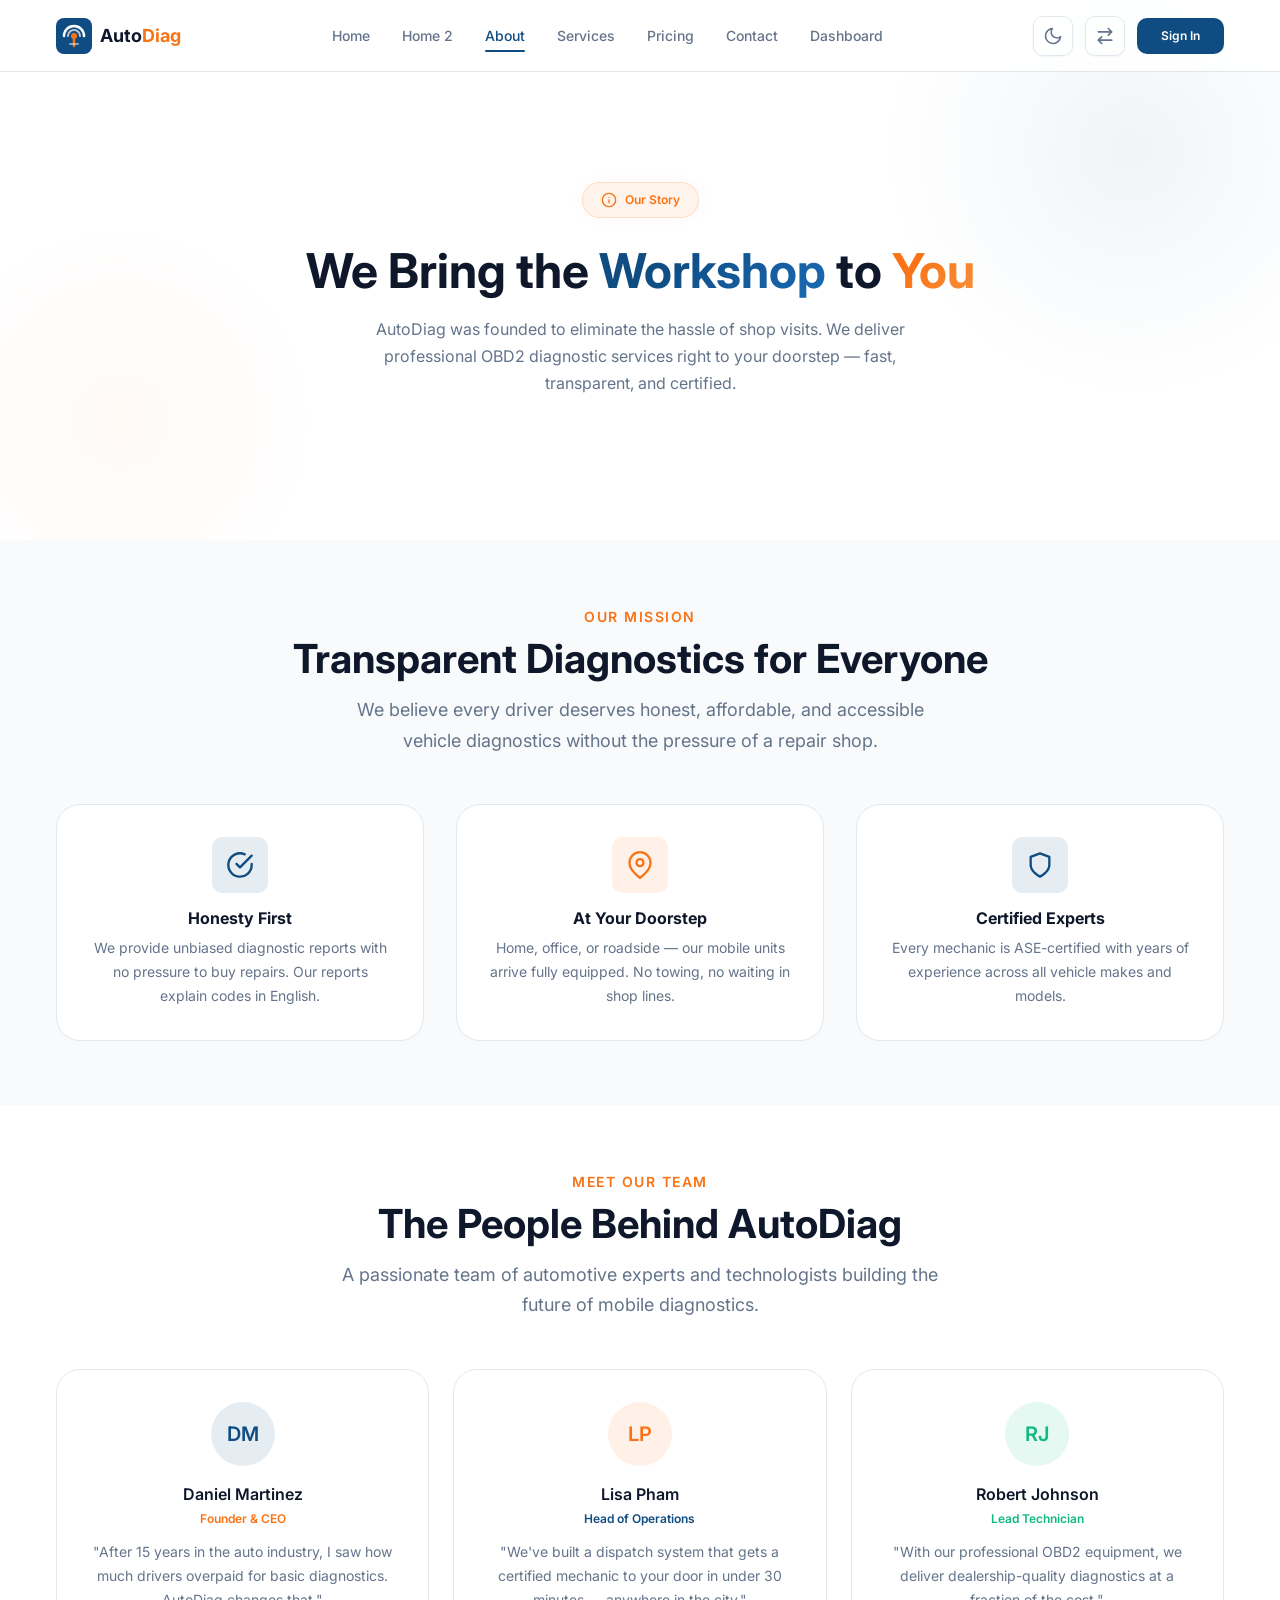
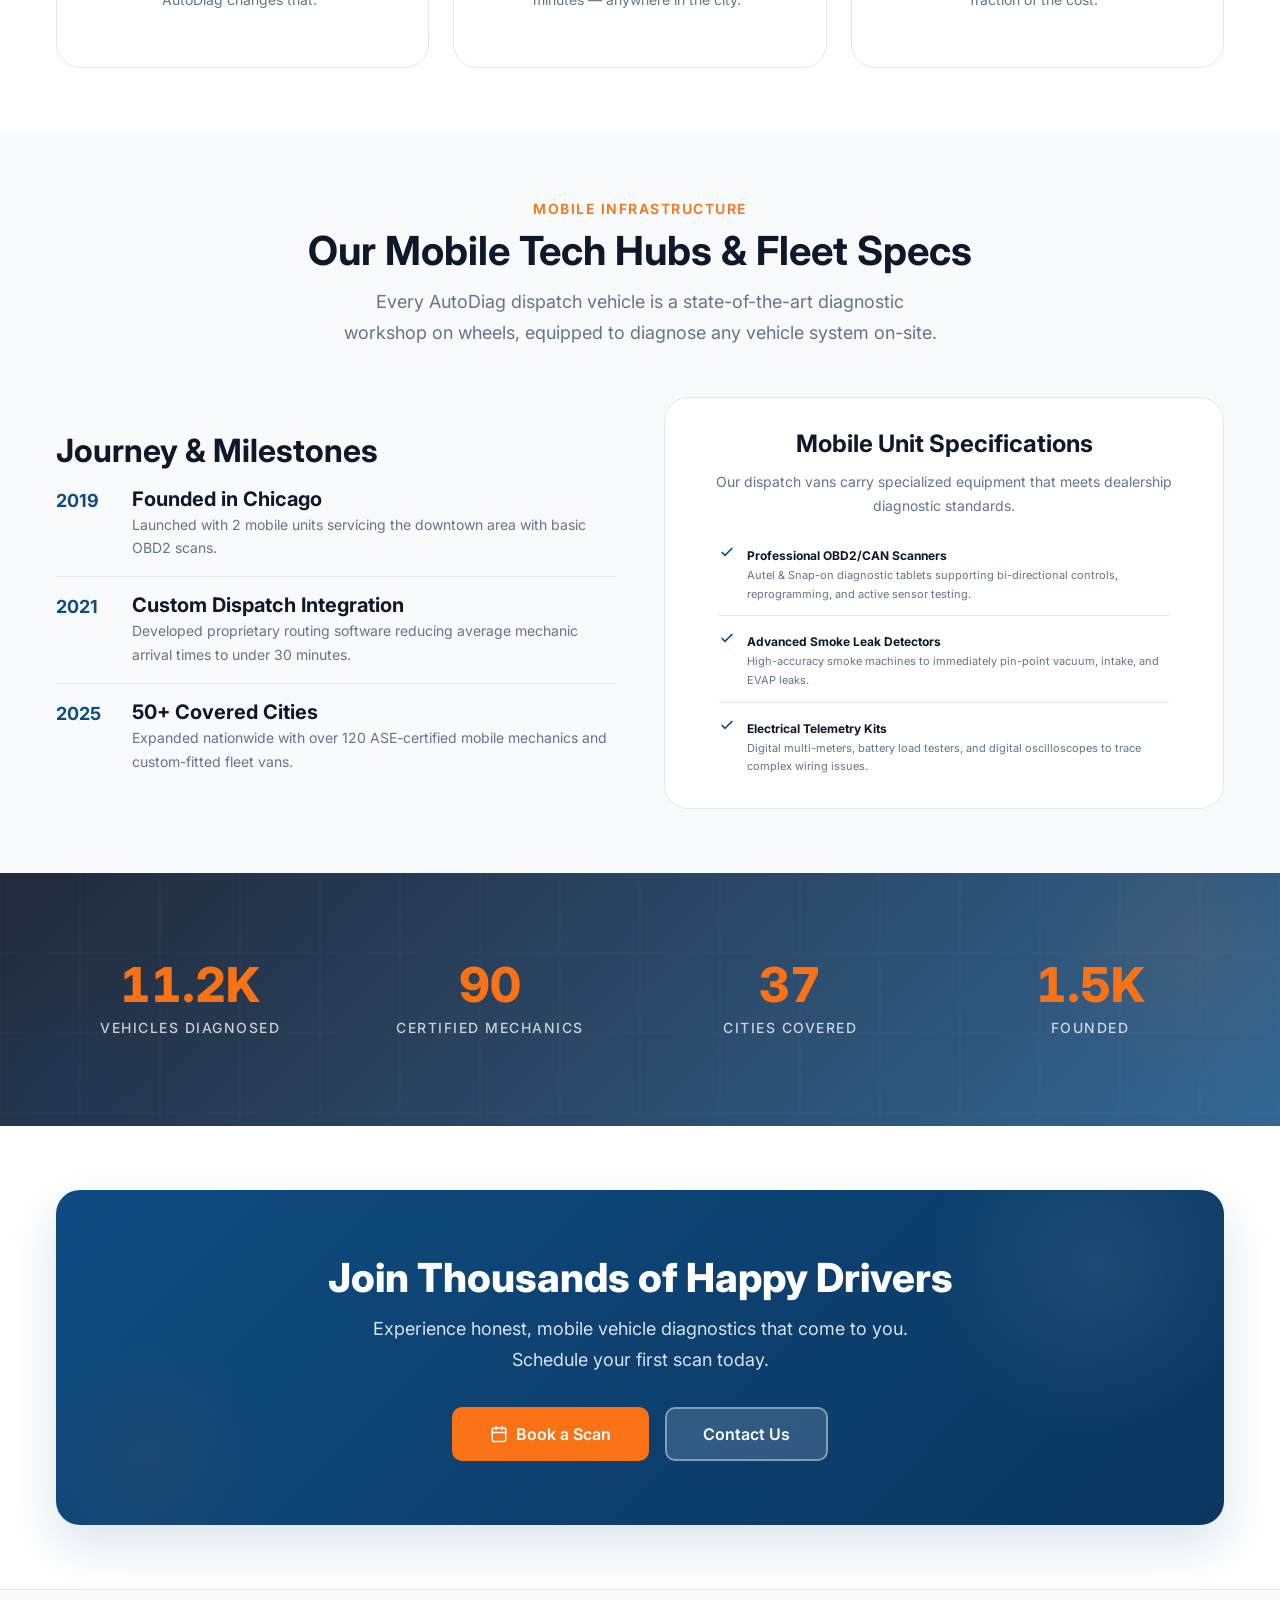
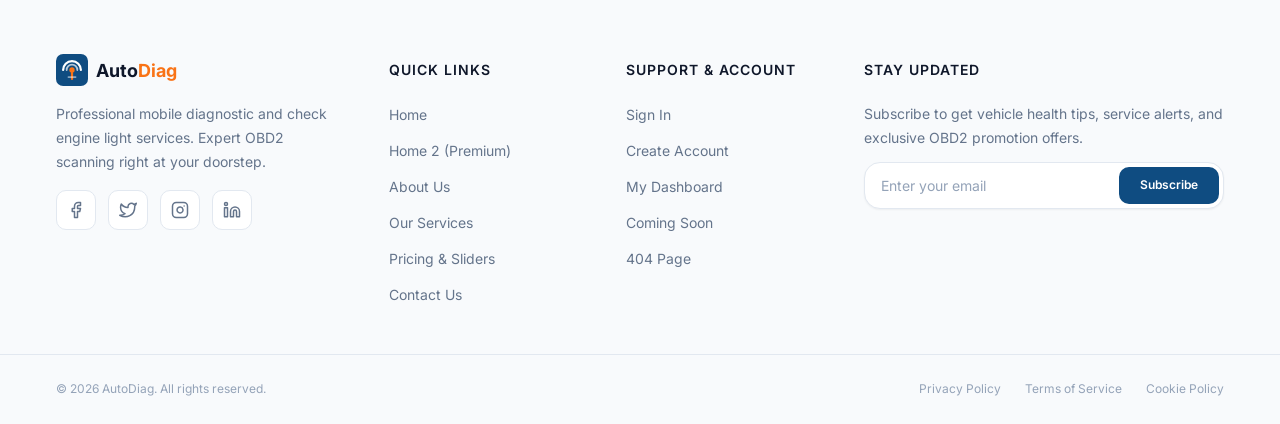
==== about.html @ a9db4043 "first commit" ====
<!DOCTYPE html>
<html lang="en" dir="ltr" data-theme="light">
<head>
  <meta charset="UTF-8">
  <meta name="viewport" content="width=device-width, initial-scale=1.0">
  <title>About Us — AutoDiag Mobile Diagnostic Service</title>
  <meta name="description" content="Learn about AutoDiag — the trusted mobile diagnostic and check engine light service. Meet our team, mission, and commitment to transparent vehicle diagnostics.">
  <link rel="icon" type="image/svg+xml" href="assets/favicon.svg">
  <link rel="stylesheet" href="css/variables.css">
  <link rel="stylesheet" href="css/base.css">
  <link rel="stylesheet" href="css/components.css">
  <link rel="stylesheet" href="css/animations.css">
  <link rel="stylesheet" href="css/navbar.css">
  <link rel="stylesheet" href="css/footer.css">
  <link rel="stylesheet" href="css/home1.css">
</head>
<body>

  <!-- ========== NAVBAR ========== -->
  <div id="navbar-container"></div>

  <main>
    <!-- ========== ABOUT HERO ========== -->
    <section class="hero section" id="about-hero" style="min-height: 60vh;">
      <div class="hero-bg-pattern"></div>
      <div class="container" style="text-align: center; max-width: 720px;">
        <div class="hero-badge" style="margin: 0 auto var(--space-lg);">
          <svg xmlns="http://www.w3.org/2000/svg" width="16" height="16" viewBox="0 0 24 24" fill="none" stroke="currentColor" stroke-width="2" stroke-linecap="round" stroke-linejoin="round"><circle cx="12" cy="12" r="10"/><path d="M12 16v-4"/><path d="M12 8h.01"/></svg>
          Our Story
        </div>
        <h1 style="font-size: var(--fs-4xl); margin-bottom: var(--space-md);">We Bring the <span class="highlight">Workshop</span> to <span class="highlight-secondary">You</span></h1>
        <p class="hero-desc" style="max-width: 560px; margin: 0 auto;">AutoDiag was founded to eliminate the hassle of shop visits. We deliver professional OBD2 diagnostic services right to your doorstep — fast, transparent, and certified.</p>
      </div>
    </section>

    <!-- ========== MISSION & VALUES ========== -->
    <section class="section" id="mission" style="background: var(--clr-bg-alt);">
      <div class="container">
        <div class="section-header anim-fade-up">
          <span class="section-label">Our Mission</span>
          <h2>Transparent Diagnostics for Everyone</h2>
          <p>We believe every driver deserves honest, affordable, and accessible vehicle diagnostics without the pressure of a repair shop.</p>
        </div>
        <div class="features-grid" style="display: flex; flex-wrap: wrap; justify-content: center; gap: var(--space-xl);">
          <div class="feature-card anim-fade-left anim-delay-1" style="flex: 1 1 300px; max-width: 380px;">
            <div class="card-icon">
              <svg xmlns="http://www.w3.org/2000/svg" width="28" height="28" viewBox="0 0 24 24" fill="none" stroke="currentColor" stroke-width="2" stroke-linecap="round" stroke-linejoin="round"><path d="M22 11.08V12a10 10 0 1 1-5.93-9.14"/><polyline points="22 4 12 14.01 9 11.01"/></svg>
            </div>
            <h4>Honesty First</h4>
            <p>We provide unbiased diagnostic reports with no pressure to buy repairs. Our reports explain codes in English.</p>
          </div>
          <div class="feature-card anim-fade-up anim-delay-2" style="flex: 1 1 300px; max-width: 380px;">
            <div class="card-icon" style="background: rgba(var(--clr-secondary-rgb), 0.1); color: var(--clr-secondary);">
              <svg xmlns="http://www.w3.org/2000/svg" width="28" height="28" viewBox="0 0 24 24" fill="none" stroke="currentColor" stroke-width="2" stroke-linecap="round" stroke-linejoin="round"><path d="M21 10c0 7-9 13-9 13s-9-6-9-13a9 9 0 0 1 18 0z"/><circle cx="12" cy="10" r="3"/></svg>
            </div>
            <h4>At Your Doorstep</h4>
            <p>Home, office, or roadside — our mobile units arrive fully equipped. No towing, no waiting in shop lines.</p>
          </div>
          <div class="feature-card anim-fade-right anim-delay-3" style="flex: 1 1 300px; max-width: 380px;">
            <div class="card-icon">
              <svg xmlns="http://www.w3.org/2000/svg" width="28" height="28" viewBox="0 0 24 24" fill="none" stroke="currentColor" stroke-width="2" stroke-linecap="round" stroke-linejoin="round"><path d="M12 22s8-4 8-10V5l-8-3-8 3v7c0 6 8 10 8 10z"/></svg>
            </div>
            <h4>Certified Experts</h4>
            <p>Every mechanic is ASE-certified with years of experience across all vehicle makes and models.</p>
          </div>
        </div>
      </div>
    </section>

    <!-- ========== TEAM SECTION ========== -->
    <section class="section" id="team">
      <div class="container">
        <div class="section-header anim-fade-up">
          <span class="section-label">Meet Our Team</span>
          <h2>The People Behind AutoDiag</h2>
          <p>A passionate team of automotive experts and technologists building the future of mobile diagnostics.</p>
        </div>
        <div class="testimonials-grid">
          <div class="testimonial-card anim-fade-left anim-delay-1" style="text-align: center;">
            <div class="avatar" style="width: 64px; height: 64px; font-size: var(--fs-lg); margin: 0 auto var(--space-md); background: rgba(var(--clr-primary-rgb), 0.1); color: var(--clr-primary);">DM</div>
            <div class="author-name" style="font-size: var(--fs-base); margin-bottom: 4px;">Daniel Martinez</div>
            <div class="author-role" style="color: var(--clr-secondary); font-weight: var(--fw-semibold); margin-bottom: var(--space-sm);">Founder & CEO</div>
            <p class="testimonial-text" style="font-style: normal;">"After 15 years in the auto industry, I saw how much drivers overpaid for basic diagnostics. AutoDiag changes that."</p>
          </div>
          <div class="testimonial-card anim-scale-in anim-delay-2" style="text-align: center;">
            <div class="avatar" style="width: 64px; height: 64px; font-size: var(--fs-lg); margin: 0 auto var(--space-md); background: rgba(var(--clr-secondary-rgb), 0.1); color: var(--clr-secondary);">LP</div>
            <div class="author-name" style="font-size: var(--fs-base); margin-bottom: 4px;">Lisa Pham</div>
            <div class="author-role" style="color: var(--clr-primary); font-weight: var(--fw-semibold); margin-bottom: var(--space-sm);">Head of Operations</div>
            <p class="testimonial-text" style="font-style: normal;">"We've built a dispatch system that gets a certified mechanic to your door in under 30 minutes — anywhere in the city."</p>
          </div>
          <div class="testimonial-card anim-fade-right anim-delay-3" style="text-align: center;">
            <div class="avatar" style="width: 64px; height: 64px; font-size: var(--fs-lg); margin: 0 auto var(--space-md); background: rgba(16, 185, 129, 0.1); color: var(--clr-success);">RJ</div>
            <div class="author-name" style="font-size: var(--fs-base); margin-bottom: 4px;">Robert Johnson</div>
            <div class="author-role" style="color: var(--clr-success); font-weight: var(--fw-semibold); margin-bottom: var(--space-sm);">Lead Technician</div>
            <p class="testimonial-text" style="font-style: normal;">"With our professional OBD2 equipment, we deliver dealership-quality diagnostics at a fraction of the cost."</p>
          </div>
        </div>
      </div>
    </section>

    <!-- ========== MOBILE TECH HUBS & FLEET SPECIFICATIONS ========== -->
    <style>
      @media (max-width: 768px) {
        .specs-grid {
          grid-template-columns: 1fr !important;
          gap: var(--space-xl) !important;
        }
      }
    </style>
    <section class="section" id="fleet-specs" style="background: var(--clr-bg-alt);">
      <div class="container">
        <div class="section-header anim-fade-up">
          <span class="section-label">Mobile Infrastructure</span>
          <h2>Our Mobile Tech Hubs &amp; Fleet Specs</h2>
          <p>Every AutoDiag dispatch vehicle is a state-of-the-art diagnostic workshop on wheels, equipped to diagnose any vehicle system on-site.</p>
        </div>
        
        <div class="specs-grid" style="display: grid; grid-template-columns: 1fr 1fr; gap: var(--space-2xl); align-items: center;">
          <!-- Left side: Timeline of growth -->
          <div class="anim-fade-left">
            <h3 style="margin-bottom: var(--space-md);">Journey &amp; Milestones</h3>
            <div style="display: flex; flex-direction: column; gap: var(--space-md);">
              <div style="display: flex; gap: var(--space-md);">
                <div style="font-weight: var(--fw-bold); color: var(--clr-primary); font-size: var(--fs-md); flex-shrink: 0; width: 60px;">2019</div>
                <div>
                  <h5 style="margin-bottom: 2px;">Founded in Chicago</h5>
                  <p style="font-size: var(--fs-sm); color: var(--clr-text-secondary);">Launched with 2 mobile units servicing the downtown area with basic OBD2 scans.</p>
                </div>
              </div>
              <div style="display: flex; gap: var(--space-md); border-top: 1px solid var(--clr-surface-border); padding-top: var(--space-md);">
                <div style="font-weight: var(--fw-bold); color: var(--clr-primary); font-size: var(--fs-md); flex-shrink: 0; width: 60px;">2021</div>
                <div>
                  <h5 style="margin-bottom: 2px;">Custom Dispatch Integration</h5>
                  <p style="font-size: var(--fs-sm); color: var(--clr-text-secondary);">Developed proprietary routing software reducing average mechanic arrival times to under 30 minutes.</p>
                </div>
              </div>
              <div style="display: flex; gap: var(--space-md); border-top: 1px solid var(--clr-surface-border); padding-top: var(--space-md);">
                <div style="font-weight: var(--fw-bold); color: var(--clr-primary); font-size: var(--fs-md); flex-shrink: 0; width: 60px;">2025</div>
                <div>
                  <h5 style="margin-bottom: 2px;">50+ Covered Cities</h5>
                  <p style="font-size: var(--fs-sm); color: var(--clr-text-secondary);">Expanded nationwide with over 120 ASE-certified mobile mechanics and custom-fitted fleet vans.</p>
                </div>
              </div>
            </div>
          </div>
          
          <!-- Right side: Fleet specifications -->
          <div class="feature-card anim-fade-right" style="padding: var(--space-xl); background: var(--clr-surface); border: 1px solid var(--clr-surface-border); border-radius: var(--radius-xl);">
            <h3 style="margin-bottom: var(--space-sm); font-size: var(--fs-xl);">Mobile Unit Specifications</h3>
            <p style="font-size: var(--fs-sm); color: var(--clr-text-secondary); margin-bottom: var(--space-lg);">Our dispatch vans carry specialized equipment that meets dealership diagnostic standards.</p>
            
            <ul style="list-style: none; display: flex; flex-direction: column; gap: var(--space-sm); padding: 0; text-align: left; max-width: 450px; margin: 0 auto;">
              <li style="display: flex; align-items: flex-start; gap: var(--space-sm);">
                <span style="color: var(--clr-primary); margin-top: 2px; display: inline-flex;"><svg xmlns="http://www.w3.org/2000/svg" width="16" height="16" viewBox="0 0 24 24" fill="none" stroke="currentColor" stroke-width="2.5"><polyline points="20 6 9 17 4 12"/></svg></span>
                <div>
                  <strong style="font-size: var(--fs-xs);">Professional OBD2/CAN Scanners</strong>
                  <p style="font-size: var(--fs-2xs); color: var(--clr-text-secondary);">Autel &amp; Snap-on diagnostic tablets supporting bi-directional controls, reprogramming, and active sensor testing.</p>
                </div>
              </li>
              <li style="display: flex; align-items: flex-start; gap: var(--space-sm); border-top: 1px solid var(--clr-surface-border); padding-top: var(--space-sm);">
                <span style="color: var(--clr-primary); margin-top: 2px; display: inline-flex;"><svg xmlns="http://www.w3.org/2000/svg" width="16" height="16" viewBox="0 0 24 24" fill="none" stroke="currentColor" stroke-width="2.5"><polyline points="20 6 9 17 4 12"/></svg></span>
                <div>
                  <strong style="font-size: var(--fs-xs);">Advanced Smoke Leak Detectors</strong>
                  <p style="font-size: var(--fs-2xs); color: var(--clr-text-secondary);">High-accuracy smoke machines to immediately pin-point vacuum, intake, and EVAP leaks.</p>
                </div>
              </li>
              <li style="display: flex; align-items: flex-start; gap: var(--space-sm); border-top: 1px solid var(--clr-surface-border); padding-top: var(--space-sm);">
                <span style="color: var(--clr-primary); margin-top: 2px; display: inline-flex;"><svg xmlns="http://www.w3.org/2000/svg" width="16" height="16" viewBox="0 0 24 24" fill="none" stroke="currentColor" stroke-width="2.5"><polyline points="20 6 9 17 4 12"/></svg></span>
                <div>
                  <strong style="font-size: var(--fs-xs);">Electrical Telemetry Kits</strong>
                  <p style="font-size: var(--fs-2xs); color: var(--clr-text-secondary);">Digital multi-meters, battery load testers, and digital oscilloscopes to trace complex wiring issues.</p>
                </div>
              </li>
            </ul>
          </div>
        </div>
      </div>
    </section>

    <!-- ========== STATS ========== -->
    <section class="stats-showcase section" id="about-stats">
      <div class="stats-orb stats-orb-1"></div>
      <div class="stats-orb stats-orb-2"></div>
      <div class="container">
        <div class="stats-grid">
          <div class="stat-block anim-fade-up anim-delay-1">
            <div class="stat-number" data-count="15000" data-suffix="+">0</div>
            <div class="stat-title">Vehicles Diagnosed</div>
          </div>
          <div class="stat-block anim-fade-up anim-delay-2">
            <div class="stat-number" data-count="120" data-suffix="+">0</div>
            <div class="stat-title">Certified Mechanics</div>
          </div>
          <div class="stat-block anim-fade-up anim-delay-3">
            <div class="stat-number" data-count="50" data-suffix="+">0</div>
            <div class="stat-title">Cities Covered</div>
          </div>
          <div class="stat-block anim-fade-up anim-delay-4">
            <div class="stat-number" data-count="2019" data-suffix="">0</div>
            <div class="stat-title">Founded</div>
          </div>
        </div>
      </div>
    </section>

    <!-- ========== CTA ========== -->
    <section class="cta-banner section" id="about-cta">
      <div class="container">
        <div class="cta-banner-inner anim-scale-in">
          <h2>Join Thousands of Happy Drivers</h2>
          <p>Experience honest, mobile vehicle diagnostics that come to you. Schedule your first scan today.</p>
          <div class="cta-buttons">
            <a href="services.html#book" class="btn btn-accent btn-lg" id="about-book-cta">
              <svg xmlns="http://www.w3.org/2000/svg" width="18" height="18" viewBox="0 0 24 24" fill="none" stroke="currentColor" stroke-width="2" stroke-linecap="round" stroke-linejoin="round"><rect x="3" y="4" width="18" height="18" rx="2" ry="2"/><line x1="16" y1="2" x2="16" y2="6"/><line x1="8" y1="2" x2="8" y2="6"/><line x1="3" y1="10" x2="21" y2="10"/></svg>
              Book a Scan
            </a>
            <a href="contact.html" class="btn btn-cta-secondary btn-lg" id="about-contact-cta">Contact Us</a>
          </div>
        </div>
      </div>
    </section>
  </main>

  <!-- ========== FOOTER ========== -->
  <div id="footer-container"></div>

  <script src="js/theme.js"></script>
  <script src="js/rtl.js"></script>
  <script src="js/components.js"></script>
  <script src="js/animations.js"></script>
</body>
</html>
---- css/variables.css ----
/* ============================================
   DESIGN SYSTEM — CSS CUSTOM PROPERTIES
   Mobile Diagnostic & Check Engine Light Service
   ============================================ */

:root {
  /* ---- Primary Colors ---- */
  --clr-primary: #0F4C81;
  --clr-primary-light: #1A6BB5;
  --clr-primary-dark: #0A3660;
  --clr-primary-rgb: 15, 76, 129;

  /* ---- Secondary Colors ---- */
  --clr-secondary: #F97316;
  --clr-secondary-light: #FB923C;
  --clr-secondary-dark: #EA580C;
  --clr-secondary-rgb: 249, 115, 22;

  /* ---- Backgrounds ---- */
  --clr-bg: #FFFFFF;
  --clr-bg-alt: #F8FAFC;
  --clr-bg-elevated: #FFFFFF;

  /* ---- Surfaces ---- */
  --clr-surface: #FFFFFF;
  --clr-surface-hover: #F1F5F9;
  --clr-surface-border: #E2E8F0;

  /* ---- Text ---- */
  --clr-text: #0F172A;
  --clr-text-secondary: #64748B;
  --clr-text-tertiary: #94A3B8;
  --clr-text-inverse: #FFFFFF;

  /* ---- Status / Indicators ---- */
  --clr-success: #10B981;
  --clr-warning: #F59E0B;
  --clr-error: #EF4444;
  --clr-info: #3B82F6;

  /* ---- Shadows ---- */
  --shadow-sm: 0 1px 2px rgba(0, 0, 0, 0.05);
  --shadow-md: 0 4px 12px rgba(0, 0, 0, 0.08);
  --shadow-lg: 0 10px 30px rgba(0, 0, 0, 0.1);
  --shadow-xl: 0 20px 50px rgba(0, 0, 0, 0.12);
  --shadow-glow: 0 0 20px rgba(var(--clr-primary-rgb), 0.15);
  --shadow-glow-secondary: 0 0 20px rgba(var(--clr-secondary-rgb), 0.15);

  /* ---- Typography ---- */
  --font-primary: 'Inter', -apple-system, BlinkMacSystemFont, 'Segoe UI', sans-serif;
  --fs-2xs: 0.6875rem;  /* 11px */
  --fs-xs: 0.75rem;     /* 12px */
  --fs-sm: 0.875rem;    /* 14px */
  --fs-base: 1rem;      /* 16px */
  --fs-md: 1.125rem;    /* 18px */
  --fs-lg: 1.25rem;     /* 20px */
  --fs-xl: 1.5rem;      /* 24px */
  --fs-2xl: 2rem;       /* 32px */
  --fs-3xl: 2.5rem;     /* 40px */
  --fs-4xl: 3rem;       /* 48px */
  --fs-5xl: 3.5rem;     /* 56px */

  --fw-regular: 400;
  --fw-medium: 500;
  --fw-semibold: 600;
  --fw-bold: 700;
  --fw-extrabold: 800;

  --lh-tight: 1.2;
  --lh-normal: 1.5;
  --lh-relaxed: 1.7;

  /* ---- Spacing ---- */
  --space-2xs: 0.25rem;  /* 4px */
  --space-xs: 0.5rem;    /* 8px */
  --space-sm: 0.75rem;   /* 12px */
  --space-md: 1rem;      /* 16px */
  --space-lg: 1.5rem;    /* 24px */
  --space-xl: 2rem;      /* 32px */
  --space-2xl: 3rem;     /* 48px */
  --space-3xl: 4rem;     /* 64px */
  --space-4xl: 6rem;     /* 96px */

  /* ---- Border Radius ---- */
  --radius-sm: 6px;
  --radius-md: 10px;
  --radius-lg: 16px;
  --radius-xl: 24px;
  --radius-full: 9999px;

  /* ---- Transitions ---- */
  --transition-fast: 150ms ease;
  --transition-base: 250ms ease;
  --transition-slow: 400ms ease;
  --transition-theme: 350ms ease;

  /* ---- Layout ---- */
  --container-sm: 640px;
  --container-md: 768px;
  --container-lg: 1024px;
  --container-xl: 1200px;
  --navbar-height: 72px;
  --sidebar-width: 260px;
  --sidebar-width-collapsed: 72px;
}

/* ============================================
   DARK THEME OVERRIDES
   ============================================ */
[data-theme="dark"] {
  --clr-primary: #3B82F6;
  --clr-primary-light: #60A5FA;
  --clr-primary-dark: #2563EB;
  --clr-primary-rgb: 59, 130, 246;

  --clr-secondary: #FB923C;
  --clr-secondary-light: #FDBA74;
  --clr-secondary-dark: #F97316;
  --clr-secondary-rgb: 251, 146, 60;

  --clr-bg: #0F172A;
  --clr-bg-alt: #1E293B;
  --clr-bg-elevated: #1E293B;

  --clr-surface: #1E293B;
  --clr-surface-hover: #334155;
  --clr-surface-border: #334155;

  --clr-text: #F1F5F9;
  --clr-text-secondary: #94A3B8;
  --clr-text-tertiary: #64748B;
  --clr-text-inverse: #0F172A;

  --clr-success: #34D399;
  --clr-warning: #FBBF24;
  --clr-error: #F87171;
  --clr-info: #60A5FA;

  --shadow-sm: 0 1px 2px rgba(0, 0, 0, 0.2);
  --shadow-md: 0 4px 12px rgba(0, 0, 0, 0.3);
  --shadow-lg: 0 10px 30px rgba(0, 0, 0, 0.35);
  --shadow-xl: 0 20px 50px rgba(0, 0, 0, 0.4);
  --shadow-glow: 0 0 25px rgba(var(--clr-primary-rgb), 0.25);
  --shadow-glow-secondary: 0 0 25px rgba(var(--clr-secondary-rgb), 0.25);
}
---- css/base.css ----
/* ============================================
   BASE STYLES — Reset, Typography, Layout
   ============================================ */

@import url('https://fonts.googleapis.com/css2?family=Inter:wght@300;400;500;600;700;800&display=swap');

/* ---- CSS Reset ---- */
*,
*::before,
*::after {
  margin: 0;
  padding: 0;
  box-sizing: border-box;
}

html {
  scroll-behavior: smooth;
  font-size: 16px;
  -webkit-text-size-adjust: 100%;
  overflow-x: clip;
}

body {
  font-family: var(--font-primary);
  font-size: var(--fs-base);
  font-weight: var(--fw-regular);
  line-height: var(--lh-normal);
  color: var(--clr-text);
  background-color: var(--clr-bg);
  transition: background-color var(--transition-theme), color var(--transition-theme);
  -webkit-font-smoothing: antialiased;
  -moz-osx-font-smoothing: grayscale;
  overflow-x: clip;
}

/* ---- Theme Transition ---- */
body *,
body *::before,
body *::after {
  transition: background-color var(--transition-theme), 
              color var(--transition-theme), 
              border-color var(--transition-theme),
              box-shadow var(--transition-theme);
}

/* ---- Typography ---- */
h1, h2, h3, h4, h5, h6 {
  font-weight: var(--fw-bold);
  line-height: var(--lh-tight);
  color: var(--clr-text);
}

h1 { font-size: var(--fs-4xl); }
h2 { font-size: var(--fs-3xl); }
h3 { font-size: var(--fs-2xl); }
h4 { font-size: var(--fs-xl); }
h5 { font-size: var(--fs-lg); }
h6 { font-size: var(--fs-md); }

p {
  color: var(--clr-text-secondary);
  line-height: var(--lh-relaxed);
}

a {
  color: var(--clr-primary);
  text-decoration: none;
  transition: color var(--transition-fast);
}

a:hover {
  color: var(--clr-primary-light);
}

img {
  max-width: 100%;
  height: auto;
  display: block;
}

ul, ol {
  list-style: none;
}

button {
  cursor: pointer;
  border: none;
  background: none;
  font-family: inherit;
  font-size: inherit;
}

input, textarea, select {
  font-family: inherit;
  font-size: inherit;
  outline: none;
}

/* ---- Layout Utilities ---- */
.container {
  width: 100%;
  max-width: var(--container-xl);
  margin: 0 auto;
  padding-inline: var(--space-md);
}

.section {
  padding-block: var(--space-3xl);
}

.section-header {
  text-align: center;
  margin-bottom: var(--space-2xl);
}

.section-header h2 {
  margin-bottom: var(--space-sm);
}

.section-header p {
  max-width: 600px;
  margin: 0 auto;
  font-size: var(--fs-md);
}

.section-label {
  display: inline-block;
  font-size: var(--fs-sm);
  font-weight: var(--fw-semibold);
  color: var(--clr-secondary);
  text-transform: uppercase;
  letter-spacing: 1.5px;
  margin-bottom: var(--space-xs);
}

/* ---- Grid System ---- */
.grid {
  display: grid;
  gap: var(--space-lg);
}

.grid-2 { grid-template-columns: repeat(2, 1fr); }
.grid-3 { grid-template-columns: repeat(3, 1fr); }
.grid-4 { grid-template-columns: repeat(4, 1fr); }

/* ---- Flex Utilities ---- */
.flex { display: flex; }
.flex-col { flex-direction: column; }
.flex-wrap { flex-wrap: wrap; }
.items-center { align-items: center; }
.justify-center { justify-content: center; }
.justify-between { justify-content: space-between; }
.gap-sm { gap: var(--space-sm); }
.gap-md { gap: var(--space-md); }
.gap-lg { gap: var(--space-lg); }

/* ---- Text Utilities ---- */
.text-center { text-align: center; }
.text-primary { color: var(--clr-primary); }
.text-secondary-clr { color: var(--clr-secondary); }

/* ---- Visibility ---- */
.sr-only {
  position: absolute;
  width: 1px;
  height: 1px;
  padding: 0;
  margin: -1px;
  overflow: hidden;
  clip: rect(0, 0, 0, 0);
  white-space: nowrap;
  border-width: 0;
}

/* ---- RTL Support ---- */
[dir="rtl"] {
  direction: rtl;
}

[dir="rtl"] .section-label {
  letter-spacing: 0;
}

/* ---- Scrollbar ---- */
::-webkit-scrollbar {
  width: 8px;
  height: 8px;
}

::-webkit-scrollbar-track {
  background: var(--clr-bg-alt);
}

::-webkit-scrollbar-thumb {
  background: var(--clr-text-tertiary);
  border-radius: var(--radius-full);
}

::-webkit-scrollbar-thumb:hover {
  background: var(--clr-text-secondary);
}

/* ---- Selection ---- */
::selection {
  background: var(--clr-primary);
  color: var(--clr-text-inverse);
}

/* ---- Responsive Typography ---- */
@media (max-width: 768px) {
  h1 { font-size: var(--fs-2xl); }
  h2 { font-size: var(--fs-xl); }
  h3 { font-size: var(--fs-lg); }
  h4 { font-size: var(--fs-md); }

  .section {
    padding-block: var(--space-2xl);
  }

  .grid-2,
  .grid-3,
  .grid-4 {
    grid-template-columns: 1fr;
  }
}

@media (min-width: 769px) and (max-width: 1024px) {
  .grid-4 {
    grid-template-columns: repeat(2, 1fr);
  }
}
---- css/components.css ----
/* ============================================
   COMPONENT STYLES — Buttons, Cards, Forms, Badges
   ============================================ */

/* ---- Buttons ---- */
.btn {
  display: inline-flex;
  align-items: center;
  justify-content: center;
  gap: var(--space-xs);
  padding: 12px 28px;
  font-size: var(--fs-sm);
  font-weight: var(--fw-semibold);
  line-height: 1;
  border-radius: var(--radius-md);
  cursor: pointer;
  transition: all var(--transition-base);
  white-space: nowrap;
  border: 2px solid transparent;
  text-decoration: none;
}

.btn svg {
  width: 18px;
  height: 18px;
  flex-shrink: 0;
}

.btn-primary {
  background: var(--clr-primary);
  color: #FFFFFF;
  border-color: var(--clr-primary);
}

.btn-primary:hover {
  background: var(--clr-primary-light);
  border-color: var(--clr-primary-light);
  box-shadow: var(--shadow-glow);
  transform: translateY(-2px);
  color: #FFFFFF;
}

.btn-secondary {
  background: transparent;
  color: var(--clr-primary);
  border-color: var(--clr-primary);
}

.btn-secondary:hover {
  background: var(--clr-primary);
  color: #FFFFFF;
  transform: translateY(-2px);
  box-shadow: var(--shadow-glow);
}

.btn-accent {
  background: var(--clr-secondary);
  color: #FFFFFF;
  border-color: var(--clr-secondary);
}

.btn-accent:hover {
  background: var(--clr-secondary-dark);
  border-color: var(--clr-secondary-dark);
  box-shadow: var(--shadow-glow-secondary);
  transform: translateY(-2px);
  color: #FFFFFF;
}

.btn-ghost {
  background: transparent;
  color: var(--clr-text);
  border-color: var(--clr-surface-border);
}

.btn-ghost:hover {
  background: var(--clr-surface-hover);
  border-color: var(--clr-text-tertiary);
}

.btn-sm {
  padding: 8px 18px;
  font-size: var(--fs-xs);
}

.btn-lg {
  padding: 16px 36px;
  font-size: var(--fs-base);
}

.btn-block {
  width: 100%;
}

.btn-icon {
  width: 40px;
  height: 40px;
  padding: 0;
  border-radius: var(--radius-md);
}

.btn-icon svg {
  width: 20px;
  height: 20px;
}

/* ---- Cards ---- */
.card {
  background: var(--clr-surface);
  border: 1px solid var(--clr-surface-border);
  border-radius: var(--radius-lg);
  padding: var(--space-lg);
  transition: all var(--transition-base);
}

.card:hover {
  box-shadow: var(--shadow-lg);
  transform: translateY(-4px);
}

.card-flat {
  box-shadow: none;
}

.card-flat:hover {
  transform: none;
  box-shadow: var(--shadow-md);
}

.card-img {
  width: 100%;
  height: 200px;
  object-fit: cover;
  border-radius: var(--radius-md);
  margin-bottom: var(--space-md);
}

.card-icon {
  width: 56px;
  height: 56px;
  border-radius: var(--radius-md);
  display: flex;
  align-items: center;
  justify-content: center;
  margin-bottom: var(--space-md);
  background: rgba(var(--clr-primary-rgb), 0.1);
  color: var(--clr-primary);
}

.card-icon svg {
  width: 28px;
  height: 28px;
}

.card h3, .card h4 {
  margin-bottom: var(--space-xs);
}

.card p {
  font-size: var(--fs-sm);
}

/* ---- Form Elements ---- */
.form-group {
  margin-bottom: var(--space-md);
}

.form-label {
  display: block;
  font-size: var(--fs-sm);
  font-weight: var(--fw-medium);
  color: var(--clr-text);
  margin-bottom: var(--space-2xs);
}

.form-input {
  width: 100%;
  padding: 12px 16px;
  font-size: var(--fs-sm);
  color: var(--clr-text);
  background: var(--clr-bg);
  border: 1.5px solid var(--clr-surface-border);
  border-radius: var(--radius-md);
  transition: all var(--transition-fast);
}

.form-input:focus {
  border-color: var(--clr-primary);
  box-shadow: 0 0 0 3px rgba(var(--clr-primary-rgb), 0.15);
}

.form-input::placeholder {
  color: var(--clr-text-tertiary);
}

.form-input-icon {
  position: relative;
}

.form-input-icon .form-input {
  padding-inline-start: 44px;
}

.form-input-icon .input-icon {
  position: absolute;
  top: 50%;
  inset-inline-start: 14px;
  transform: translateY(-50%);
  width: 20px;
  height: 20px;
  color: var(--clr-text-tertiary);
  pointer-events: none;
}

.form-input-icon .input-icon-end {
  position: absolute;
  top: 50%;
  inset-inline-end: 14px;
  transform: translateY(-50%);
  width: 20px;
  height: 20px;
  color: var(--clr-text-tertiary);
  cursor: pointer;
  pointer-events: all;
}

.password-toggle {
  position: absolute;
  top: 50%;
  inset-inline-end: 14px;
  transform: translateY(-50%);
  background: none;
  border: none;
  cursor: pointer;
  color: var(--clr-text-tertiary);
  padding: 4px;
  display: flex;
  align-items: center;
}

.password-toggle:hover {
  color: var(--clr-text);
}

.password-toggle svg {
  width: 20px;
  height: 20px;
}

.form-checkbox {
  display: flex;
  align-items: center;
  gap: var(--space-xs);
  cursor: pointer;
  font-size: var(--fs-sm);
  color: var(--clr-text-secondary);
}

.form-checkbox input[type="checkbox"] {
  width: 18px;
  height: 18px;
  accent-color: var(--clr-primary);
  cursor: pointer;
}

.form-select {
  width: 100%;
  padding: 12px 16px;
  font-size: var(--fs-sm);
  color: var(--clr-text);
  background: var(--clr-bg);
  border: 1.5px solid var(--clr-surface-border);
  border-radius: var(--radius-md);
  appearance: none;
  background-image: url("data:image/svg+xml,%3Csvg xmlns='http://www.w3.org/2000/svg' width='24' height='24' viewBox='0 0 24 24' fill='none' stroke='%2394A3B8' stroke-width='2' stroke-linecap='round' stroke-linejoin='round'%3E%3Cpolyline points='6 9 12 15 18 9'/%3E%3C/svg%3E");
  background-repeat: no-repeat;
  background-position: right 12px center;
  background-size: 18px;
  cursor: pointer;
}

[dir="rtl"] .form-select {
  background-position: left 12px center;
}

.form-select:focus {
  border-color: var(--clr-primary);
  box-shadow: 0 0 0 3px rgba(var(--clr-primary-rgb), 0.15);
}

/* ---- Badges ---- */
.badge {
  display: inline-flex;
  align-items: center;
  gap: 4px;
  padding: 4px 12px;
  font-size: var(--fs-xs);
  font-weight: var(--fw-semibold);
  border-radius: var(--radius-full);
  white-space: nowrap;
}

.badge-primary {
  background: rgba(var(--clr-primary-rgb), 0.1);
  color: var(--clr-primary);
}

.badge-success {
  background: rgba(16, 185, 129, 0.1);
  color: var(--clr-success);
}

.badge-warning {
  background: rgba(245, 158, 11, 0.1);
  color: var(--clr-warning);
}

.badge-error {
  background: rgba(239, 68, 68, 0.1);
  color: var(--clr-error);
}

/* ---- Divider ---- */
.divider {
  display: flex;
  align-items: center;
  gap: var(--space-md);
  margin: var(--space-lg) 0;
  color: var(--clr-text-tertiary);
  font-size: var(--fs-sm);
}

.divider::before,
.divider::after {
  content: '';
  flex: 1;
  height: 1px;
  background: var(--clr-surface-border);
}

/* ---- Social Buttons ---- */
.social-btn {
  display: flex;
  align-items: center;
  justify-content: center;
  gap: var(--space-sm);
  width: 100%;
  padding: 12px 16px;
  font-size: var(--fs-sm);
  font-weight: var(--fw-medium);
  color: var(--clr-text);
  background: var(--clr-bg);
  border: 1.5px solid var(--clr-surface-border);
  border-radius: var(--radius-md);
  cursor: pointer;
  transition: all var(--transition-fast);
}

.social-btn:hover {
  background: var(--clr-surface-hover);
  border-color: var(--clr-text-tertiary);
}

.social-btn img {
  width: 20px;
  height: 20px;
}

/* ---- Metric Card ---- */
.metric-card {
  background: var(--clr-surface);
  border: 1px solid var(--clr-surface-border);
  border-radius: var(--radius-lg);
  padding: var(--space-lg);
  display: flex;
  align-items: flex-start;
  gap: var(--space-md);
}

.metric-card .metric-icon {
  width: 48px;
  height: 48px;
  border-radius: var(--radius-md);
  display: flex;
  align-items: center;
  justify-content: center;
  flex-shrink: 0;
}

.metric-card .metric-icon svg {
  width: 24px;
  height: 24px;
}

.metric-card .metric-value {
  font-size: var(--fs-2xl);
  font-weight: var(--fw-bold);
  color: var(--clr-text);
  line-height: 1;
  margin-bottom: 4px;
}

.metric-card .metric-label {
  font-size: var(--fs-sm);
  color: var(--clr-text-secondary);
}

/* ---- Table ---- */
.table-wrapper {
  overflow-x: auto;
  border-radius: var(--radius-lg);
  border: 1px solid var(--clr-surface-border);
}

.table {
  width: 100%;
  border-collapse: collapse;
}

.table th {
  background: var(--clr-bg-alt);
  padding: 14px 16px;
  font-size: var(--fs-sm);
  font-weight: var(--fw-semibold);
  color: var(--clr-text-secondary);
  text-align: start;
  white-space: nowrap;
}

.table td {
  padding: 14px 16px;
  font-size: var(--fs-sm);
  color: var(--clr-text);
  border-top: 1px solid var(--clr-surface-border);
  white-space: nowrap;
}

.table tr:hover td {
  background: var(--clr-surface-hover);
}

/* ---- Accordion ---- */
.accordion-item {
  border: 1px solid var(--clr-surface-border);
  border-radius: var(--radius-md);
  margin-bottom: var(--space-sm);
  overflow: hidden;
}

.accordion-header {
  width: 100%;
  display: flex;
  align-items: center;
  justify-content: space-between;
  padding: var(--space-md) var(--space-lg);
  background: var(--clr-surface);
  color: var(--clr-text);
  font-size: var(--fs-base);
  font-weight: var(--fw-semibold);
  text-align: start;
  cursor: pointer;
  transition: background var(--transition-fast);
}

.accordion-header:hover {
  background: var(--clr-surface-hover);
}

.accordion-header .accordion-icon {
  width: 20px;
  height: 20px;
  color: var(--clr-text-secondary);
  transition: transform var(--transition-base);
  flex-shrink: 0;
}

.accordion-item.active .accordion-header .accordion-icon {
  transform: rotate(180deg);
}

.accordion-content {
  max-height: 0;
  overflow: hidden;
  transition: max-height var(--transition-slow);
}

.accordion-content-inner {
  padding: 0 var(--space-lg) var(--space-md);
  color: var(--clr-text-secondary);
  font-size: var(--fs-sm);
  line-height: var(--lh-relaxed);
}

/* ---- Toggle Switch ---- */
.toggle-group {
  display: inline-flex;
  background: var(--clr-bg-alt);
  border-radius: var(--radius-full);
  padding: 4px;
  border: 1px solid var(--clr-surface-border);
}

.toggle-option {
  padding: 8px 24px;
  font-size: var(--fs-sm);
  font-weight: var(--fw-medium);
  border-radius: var(--radius-full);
  cursor: pointer;
  color: var(--clr-text-secondary);
  transition: all var(--transition-fast);
  border: none;
  background: transparent;
}

.toggle-option.active {
  background: var(--clr-primary);
  color: #FFFFFF;
  box-shadow: var(--shadow-sm);
}

/* ---- Star Rating ---- */
.stars {
  display: flex;
  gap: 2px;
}

.stars svg {
  width: 16px;
  height: 16px;
  fill: var(--clr-secondary);
  color: var(--clr-secondary);
}

/* ---- Notification Dot ---- */
.notification-dot {
  position: relative;
}

.notification-dot::after {
  content: '';
  position: absolute;
  top: -2px;
  inset-inline-end: -2px;
  width: 10px;
  height: 10px;
  background: var(--clr-error);
  border-radius: 50%;
  border: 2px solid var(--clr-surface);
}

/* ---- Avatar ---- */
.avatar {
  width: 40px;
  height: 40px;
  border-radius: 50%;
  background: rgba(var(--clr-primary-rgb), 0.1);
  color: var(--clr-primary);
  display: flex;
  align-items: center;
  justify-content: center;
  font-weight: var(--fw-semibold);
  font-size: var(--fs-sm);
  flex-shrink: 0;
}

.avatar img {
  width: 100%;
  height: 100%;
  border-radius: 50%;
  object-fit: cover;
}

.avatar-lg {
  width: 64px;
  height: 64px;
  font-size: var(--fs-lg);
}

/* ---- Skeleton Loader (for visual depth) ---- */
.skeleton {
  background: linear-gradient(90deg, var(--clr-bg-alt) 25%, var(--clr-surface-hover) 50%, var(--clr-bg-alt) 75%);
  background-size: 200% 100%;
  animation: skeleton-loading 1.5s ease-in-out infinite;
  border-radius: var(--radius-md);
}

@keyframes skeleton-loading {
  0% { background-position: 200% 0; }
  100% { background-position: -200% 0; }
}

/* ---- Shared Toggle Buttons (Theme/RTL) ---- */
.nav-toggle-btn {
  width: 40px;
  height: 40px;
  display: inline-flex;
  align-items: center;
  justify-content: center;
  border-radius: var(--radius-md);
  background: var(--clr-surface);
  border: 1px solid var(--clr-surface-border);
  color: var(--clr-text-secondary);
  cursor: pointer;
  transition: all var(--transition-fast);
  box-shadow: var(--shadow-sm);
}

.nav-toggle-btn:hover {
  background: var(--clr-surface-hover);
  color: var(--clr-text);
  transform: translateY(-1px);
}

.nav-toggle-btn svg {
  width: 20px;
  height: 20px;
  display: block;
}

@media (max-width: 768px) {
  .btn {
    padding: 10px 20px;
    white-space: normal;
    text-align: center;
  }

  .btn-lg {
    padding: 12px 24px;
    font-size: var(--fs-base);
  }

  .btn-sm {
    padding: 8px 14px;
  }

  .table th,
  .table td {
    padding: 10px 8px;
    white-space: normal;
    word-break: break-word;
    font-size: var(--fs-xs);
  }
}
---- css/animations.css ----
/* ============================================
   ANIMATIONS — Keyframes & Scroll Animations
   ============================================ */

/* ---- Fade Animations ---- */
@keyframes fadeIn {
  from { opacity: 0; }
  to { opacity: 1; }
}

@keyframes fadeInUp {
  from {
    opacity: 0;
    transform: translateY(30px);
  }
  to {
    opacity: 1;
    transform: translateY(0);
  }
}

@keyframes fadeInDown {
  from {
    opacity: 0;
    transform: translateY(-30px);
  }
  to {
    opacity: 1;
    transform: translateY(0);
  }
}

@keyframes fadeInLeft {
  from {
    opacity: 0;
    transform: translateX(-30px);
  }
  to {
    opacity: 1;
    transform: translateX(0);
  }
}

@keyframes fadeInRight {
  from {
    opacity: 0;
    transform: translateX(30px);
  }
  to {
    opacity: 1;
    transform: translateX(0);
  }
}

/* ---- Scale Animations ---- */
@keyframes scaleIn {
  from {
    opacity: 0;
    transform: scale(0.9);
  }
  to {
    opacity: 1;
    transform: scale(1);
  }
}

@keyframes scaleUp {
  from {
    opacity: 0;
    transform: scale(0.5);
  }
  to {
    opacity: 1;
    transform: scale(1);
  }
}

/* ---- Float / Bounce ---- */
@keyframes float {
  0%, 100% { transform: translateY(0); }
  50% { transform: translateY(-10px); }
}

@keyframes floatSlow {
  0%, 100% { transform: translateY(0) rotate(0deg); }
  33% { transform: translateY(-8px) rotate(1deg); }
  66% { transform: translateY(-4px) rotate(-1deg); }
}

@keyframes bounce {
  0%, 100% { transform: translateY(0); }
  50% { transform: translateY(-5px); }
}

/* ---- Pulse / Glow ---- */
@keyframes pulse {
  0%, 100% { opacity: 1; }
  50% { opacity: 0.7; }
}

@keyframes pulseGlow {
  0%, 100% {
    box-shadow: 0 0 5px rgba(var(--clr-secondary-rgb), 0.3);
  }
  50% {
    box-shadow: 0 0 20px rgba(var(--clr-secondary-rgb), 0.6);
  }
}

@keyframes blink {
  0%, 100% { opacity: 1; }
  50% { opacity: 0.3; }
}

/* ---- Rotate ---- */
@keyframes rotate {
  from { transform: rotate(0deg); }
  to { transform: rotate(360deg); }
}

@keyframes spinSlow {
  from { transform: rotate(0deg); }
  to { transform: rotate(360deg); }
}

/* ---- Slide ---- */
@keyframes slideInUp {
  from {
    transform: translateY(100%);
    opacity: 0;
  }
  to {
    transform: translateY(0);
    opacity: 1;
  }
}

@keyframes slideInDown {
  from {
    transform: translateY(-100%);
    opacity: 0;
  }
  to {
    transform: translateY(0);
    opacity: 1;
  }
}

@keyframes slideInLeft {
  from {
    transform: translateX(-100%);
    opacity: 0;
  }
  to {
    transform: translateX(0);
    opacity: 1;
  }
}

@keyframes slideInRight {
  from {
    transform: translateX(100%);
    opacity: 0;
  }
  to {
    transform: translateX(0);
    opacity: 1;
  }
}

/* ---- Counter ---- */
@keyframes countUp {
  from { opacity: 0; transform: translateY(10px); }
  to { opacity: 1; transform: translateY(0); }
}

/* ---- Drawing / Stroke ---- */
@keyframes drawLine {
  from { stroke-dashoffset: 1000; }
  to { stroke-dashoffset: 0; }
}

/* ---- Shimmer ---- */
@keyframes shimmer {
  0% { background-position: -200% 0; }
  100% { background-position: 200% 0; }
}

/* ---- Engine / Diagnostic Themed ---- */
@keyframes enginePulse {
  0%, 100% {
    transform: scale(1);
    filter: brightness(1);
  }
  50% {
    transform: scale(1.05);
    filter: brightness(1.1);
  }
}

@keyframes scanLine {
  0% { top: 0; }
  100% { top: 100%; }
}

@keyframes dataFlow {
  0% { transform: translateY(-100%); opacity: 0; }
  10% { opacity: 1; }
  90% { opacity: 1; }
  100% { transform: translateY(100%); opacity: 0; }
}

/* ---- Particle Background ---- */
@keyframes particleFloat1 {
  0%, 100% { transform: translate(0, 0) scale(1); }
  25% { transform: translate(100px, -50px) scale(1.2); }
  50% { transform: translate(50px, -100px) scale(0.8); }
  75% { transform: translate(-30px, -70px) scale(1.1); }
}

@keyframes particleFloat2 {
  0%, 100% { transform: translate(0, 0) scale(1); }
  25% { transform: translate(-80px, 40px) scale(0.9); }
  50% { transform: translate(-40px, 80px) scale(1.3); }
  75% { transform: translate(50px, 30px) scale(0.7); }
}

@keyframes particleFloat3 {
  0%, 100% { transform: translate(0, 0) scale(1); }
  25% { transform: translate(60px, 60px) scale(1.1); }
  50% { transform: translate(-50px, 30px) scale(0.9); }
  75% { transform: translate(-20px, -40px) scale(1.2); }
}

/* ---- Scroll-Triggered Animation Classes ---- */
.anim-element {
  opacity: 0;
  transition: opacity 0.6s ease, transform 0.6s ease;
}

.anim-fade-up {
  opacity: 0;
  transform: translateY(30px);
}

.anim-fade-down {
  opacity: 0;
  transform: translateY(-30px);
}

.anim-fade-left {
  opacity: 0;
  transform: translateX(-30px);
}

.anim-fade-right {
  opacity: 0;
  transform: translateX(30px);
}

.anim-scale-in {
  opacity: 0;
  transform: scale(0.9);
}

.anim-visible {
  opacity: 1 !important;
  transform: translate(0) scale(1) !important;
}

/* ---- Animation Delays ---- */
.anim-delay-1 { transition-delay: 100ms; }
.anim-delay-2 { transition-delay: 200ms; }
.anim-delay-3 { transition-delay: 300ms; }
.anim-delay-4 { transition-delay: 400ms; }
.anim-delay-5 { transition-delay: 500ms; }
.anim-delay-6 { transition-delay: 600ms; }

/* ---- Hover Animation Utilities ---- */
.hover-lift {
  transition: transform var(--transition-base), box-shadow var(--transition-base);
}

.hover-lift:hover {
  transform: translateY(-6px);
  box-shadow: var(--shadow-lg);
}

.hover-glow {
  transition: box-shadow var(--transition-base);
}

.hover-glow:hover {
  box-shadow: var(--shadow-glow);
}

.hover-scale {
  transition: transform var(--transition-fast);
}

.hover-scale:hover {
  transform: scale(1.05);
}

/* ---- Gradient Text ---- */
.gradient-text {
  background: linear-gradient(135deg, var(--clr-primary), var(--clr-secondary));
  -webkit-background-clip: text;
  -webkit-text-fill-color: transparent;
  background-clip: text;
}

/* ---- Animated Background Gradient ---- */
.animated-gradient {
  background: linear-gradient(-45deg, var(--clr-primary), var(--clr-primary-dark), var(--clr-secondary), var(--clr-secondary-dark));
  background-size: 400% 400%;
  animation: gradientShift 8s ease infinite;
}

@keyframes gradientShift {
  0% { background-position: 0% 50%; }
  50% { background-position: 100% 50%; }
  100% { background-position: 0% 50%; }
}

/* ---- Loading Spinner ---- */
.spinner {
  width: 40px;
  height: 40px;
  border: 3px solid var(--clr-surface-border);
  border-top-color: var(--clr-primary);
  border-radius: 50%;
  animation: rotate 0.8s linear infinite;
}
---- css/navbar.css ----
/* ============================================
   NAVBAR STYLES
   ============================================ */

.navbar {
  position: fixed;
  top: 0;
  left: 0;
  right: 0;
  z-index: 1010;
  height: var(--navbar-height);
  background: rgba(255, 255, 255, 0.85);
  backdrop-filter: blur(20px);
  -webkit-backdrop-filter: blur(20px);
  border-bottom: 1px solid var(--clr-surface-border);
  transition: all var(--transition-base);
}

[data-theme="dark"] .navbar {
  background: rgba(15, 23, 42, 0.9);
}

.navbar.scrolled {
  box-shadow: var(--shadow-md);
}

.navbar-inner {
  display: flex;
  align-items: center;
  justify-content: space-between;
  height: 100%;
  max-width: var(--container-xl);
  margin: 0 auto;
  padding-inline: var(--space-md);
}

/* ---- Logo ---- */
.navbar-logo {
  display: flex;
  align-items: center;
  gap: var(--space-xs);
  text-decoration: none;
  flex-shrink: 0;
}

.navbar-logo svg {
  width: 36px;
  height: 36px;
}

.navbar-logo-text {
  font-size: var(--fs-md);
  font-weight: var(--fw-bold);
  color: var(--clr-text);
  line-height: 1.2;
}

.navbar-logo-text span {
  color: var(--clr-secondary);
}

/* ---- Nav Links ---- */
.navbar-links {
  display: flex;
  align-items: center;
  gap: var(--space-xl);
}

.navbar-links a {
  font-size: var(--fs-sm);
  font-weight: var(--fw-medium);
  color: var(--clr-text-secondary);
  text-decoration: none;
  position: relative;
  padding-block: 4px;
  transition: color var(--transition-fast);
}

.navbar-links a::after {
  content: '';
  position: absolute;
  bottom: -2px;
  inset-inline-start: 0;
  width: 0;
  height: 2px;
  background: var(--clr-primary);
  border-radius: var(--radius-full);
  transition: width var(--transition-base);
}

.navbar-links a:hover,
.navbar-links a.active {
  color: var(--clr-primary);
}

.navbar-links a:hover::after,
.navbar-links a.active::after {
  width: 100%;
}

/* ---- Nav Actions ---- */
.navbar-actions {
  display: flex;
  align-items: center;
  gap: var(--space-sm);
}

.navbar-actions .btn {
  padding: 10px 22px;
}

/* ---- Theme & RTL Toggle Icons ---- */
.nav-toggle-btn {
  width: 40px;
  height: 40px;
  display: flex;
  align-items: center;
  justify-content: center;
  border-radius: var(--radius-md);
  background: transparent;
  border: 1px solid var(--clr-surface-border);
  color: var(--clr-text-secondary);
  cursor: pointer;
  transition: all var(--transition-fast);
}

.nav-toggle-btn:hover {
  background: var(--clr-surface-hover);
  color: var(--clr-text);
}

.nav-toggle-btn svg {
  width: 20px;
  height: 20px;
}

/* ---- Mobile Menu Toggle ---- */
.navbar-mobile-toggle {
  display: none;
  width: 40px;
  height: 40px;
  align-items: center;
  justify-content: center;
  border-radius: var(--radius-md);
  background: transparent;
  border: 1px solid var(--clr-surface-border);
  color: var(--clr-text);
  cursor: pointer;
}

.navbar-mobile-toggle svg {
  width: 22px;
  height: 22px;
}

/* ---- Mobile Menu Overlay ---- */
.navbar-mobile-menu {
  display: none;
  position: fixed;
  top: var(--navbar-height);
  left: 0;
  right: 0;
  bottom: 0;
  background: var(--clr-bg);
  z-index: 1009;
  padding: var(--space-lg);
  flex-direction: column;
  overflow-y: auto;
  animation: fadeIn 0.2s ease;
}

.navbar-mobile-menu.active {
  display: flex;
}

.navbar-mobile-menu a:not(.btn) {
  display: block;
  padding: var(--space-md) var(--space-sm);
  font-size: var(--fs-md);
  font-weight: var(--fw-medium);
  color: var(--clr-text);
  text-decoration: none;
  border-bottom: 1px solid var(--clr-surface-border);
  transition: color var(--transition-fast);
}

.navbar-mobile-menu a:not(.btn):hover,
.navbar-mobile-menu a:not(.btn).active {
  color: var(--clr-primary);
}

.navbar-mobile-menu .mobile-menu-actions {
  margin-top: var(--space-lg);
  display: flex;
  flex-direction: column;
  gap: var(--space-sm);
}

.navbar-mobile-menu .mobile-menu-toggles {
  display: flex;
  gap: var(--space-sm);
  margin-top: var(--space-md);
  padding-top: var(--space-md);
  border-top: 1px solid var(--clr-surface-border);
}

/* ---- Responsive ---- */
@media (max-width: 768px) {
  .navbar-links,
  .navbar-actions .btn,
  .navbar-actions .nav-toggle-btn {
    display: none;
  }

  .navbar-mobile-toggle {
    display: flex;
  }
}

@media (min-width: 769px) and (max-width: 1024px) {
  .navbar-links {
    gap: var(--space-lg);
  }

  .navbar-actions .btn {
    padding: 8px 16px;
    font-size: var(--fs-xs);
  }
}
---- css/footer.css ----
/* ============================================
   FOOTER STYLES
   ============================================ */

.footer {
  background: var(--clr-bg-alt);
  border-top: 1px solid var(--clr-surface-border);
  padding-top: var(--space-3xl);
}

.footer-grid {
  display: grid;
  grid-template-columns: 1.5fr 1fr 1fr 1fr;
  gap: var(--space-2xl);
  max-width: var(--container-xl);
  margin: 0 auto;
  padding-inline: var(--space-md);
}

/* ---- Footer Brand ---- */
.footer-brand {
  display: flex;
  flex-direction: column;
  gap: var(--space-md);
}

.footer-brand .footer-logo {
  display: flex;
  align-items: center;
  gap: var(--space-xs);
  text-decoration: none;
  min-height: 32px;
}

.footer-brand .footer-logo svg {
  width: 32px;
  height: 32px;
}

.footer-brand .footer-logo-text {
  font-size: var(--fs-md);
  font-weight: var(--fw-bold);
  color: var(--clr-text);
}

.footer-brand .footer-logo-text span {
  color: var(--clr-secondary);
}

.footer-brand p {
  font-size: var(--fs-sm);
  color: var(--clr-text-secondary);
  line-height: var(--lh-relaxed);
  max-width: 300px;
}

.footer-socials {
  display: flex;
  gap: var(--space-sm);
}

.footer-social-link {
  width: 40px;
  height: 40px;
  display: flex;
  align-items: center;
  justify-content: center;
  border-radius: var(--radius-md);
  background: var(--clr-surface);
  border: 1px solid var(--clr-surface-border);
  color: var(--clr-text-secondary);
  transition: all var(--transition-fast);
}

.footer-social-link:hover {
  background: var(--clr-primary);
  border-color: var(--clr-primary);
  color: #FFFFFF;
  transform: translateY(-2px);
}

.footer-social-link svg {
  width: 18px;
  height: 18px;
}

/* ---- Footer Column ---- */
.footer-column h4 {
  font-size: var(--fs-sm);
  font-weight: var(--fw-semibold);
  color: var(--clr-text);
  text-transform: uppercase;
  letter-spacing: 1px;
  margin-top: 0;
  margin-bottom: var(--space-md);
  min-height: 32px;
  display: flex;
  align-items: center;
}

.footer-column ul {
  display: flex;
  flex-direction: column;
  gap: var(--space-sm);
}

.footer-column a {
  font-size: var(--fs-sm);
  color: var(--clr-text-secondary);
  text-decoration: none;
  transition: color var(--transition-fast), padding-inline-start var(--transition-fast);
}

.footer-column a:hover {
  color: var(--clr-primary);
  padding-inline-start: 6px;
}

/* ---- Footer Bottom ---- */
.footer-bottom {
  margin-top: var(--space-2xl);
  padding: var(--space-lg) 0;
  border-top: 1px solid var(--clr-surface-border);
}

.footer-bottom-inner {
  max-width: var(--container-xl);
  margin: 0 auto;
  padding-inline: var(--space-md);
  display: flex;
  align-items: center;
  justify-content: space-between;
  flex-wrap: wrap;
  gap: var(--space-md);
}

.footer-bottom p {
  font-size: var(--fs-xs);
  color: var(--clr-text-tertiary);
}

.footer-bottom-links {
  display: flex;
  gap: var(--space-lg);
}

.footer-bottom-links a {
  font-size: var(--fs-xs);
  color: var(--clr-text-tertiary);
  text-decoration: none;
  transition: color var(--transition-fast);
}

.footer-bottom-links a:hover {
  color: var(--clr-primary);
}

/* ---- Responsive ---- */
@media (max-width: 768px) {
  .footer-grid {
    grid-template-columns: 1fr;
    gap: var(--space-xl);
  }

  .footer-bottom-inner {
    flex-direction: column;
    text-align: center;
  }

  .footer-bottom-links {
    justify-content: center;
  }
}

@media (min-width: 769px) and (max-width: 1024px) {
  .footer-grid {
    grid-template-columns: repeat(2, 1fr);
  }
}

/* ---- Footer Newsletter Column ---- */
.footer-newsletter-col {
  /* Inherits standard block layout from .footer-column to ensure margin consistency */
}

.newsletter-desc {
  font-size: var(--fs-sm);
  color: var(--clr-text-secondary);
  line-height: var(--lh-relaxed);
  margin-bottom: var(--space-sm);
}

.newsletter-form {
  width: 100%;
}

.newsletter-input-group {
  display: flex;
  gap: var(--space-xs);
  position: relative;
  background: var(--clr-surface);
  border: 1px solid var(--clr-surface-border);
  border-radius: var(--radius-lg);
  padding: 4px;
  box-shadow: var(--shadow-sm);
  transition: border-color var(--transition-fast), box-shadow var(--transition-fast);
}

.newsletter-input-group:focus-within {
  border-color: var(--clr-primary);
  box-shadow: 0 0 0 3px rgba(37, 99, 235, 0.15);
}

[data-theme="dark"] .newsletter-input-group:focus-within {
  border-color: var(--clr-primary-light, var(--clr-primary));
  box-shadow: 0 0 0 3px rgba(59, 130, 246, 0.25);
}

.newsletter-input {
  flex: 1;
  background: transparent;
  border: none;
  outline: none;
  padding: 10px var(--space-sm);
  color: var(--clr-text);
  font-size: var(--fs-sm);
  font-family: inherit;
  min-width: 0;
}

.newsletter-input::placeholder {
  color: var(--clr-text-tertiary);
}

.btn-newsletter-submit {
  border-radius: var(--radius-md) !important;
  font-weight: var(--fw-semibold) !important;
  font-size: var(--fs-xs) !important;
  padding: 8px var(--space-md) !important;
  display: flex !important;
  align-items: center !important;
  justify-content: center !important;
  position: relative;
  min-width: 100px;
}

.btn-newsletter-submit .btn-spinner {
  position: absolute;
  top: 50%;
  left: 50%;
  transform: translate(-50%, -50%);
  width: 18px;
  height: 18px;
}

.spinner-svg {
  animation: spin-anim 1s linear infinite;
  width: 18px;
  height: 18px;
  color: currentColor;
}

@keyframes spin-anim {
  from {
    transform: rotate(0deg);
  }
  to {
    transform: rotate(360deg);
  }
}

.newsletter-success-msg {
  display: flex;
  align-items: center;
  gap: var(--space-xs);
  font-size: var(--fs-sm);
  font-weight: var(--fw-semibold);
  color: #10B981;
  margin-top: var(--space-sm);
  padding: var(--space-xs) var(--space-sm);
  background: rgba(16, 185, 129, 0.1);
  border-radius: var(--radius-md);
  border: 1px solid rgba(16, 185, 129, 0.2);
}

.success-icon {
  width: 16px;
  height: 16px;
  flex-shrink: 0;
}

@media (max-width: 480px) {
  .newsletter-input-group {
    flex-direction: column;
    background: transparent;
    border: none;
    box-shadow: none;
    padding: 0;
    gap: var(--space-xs);
  }

  .newsletter-input {
    background: var(--clr-surface);
    border: 1px solid var(--clr-surface-border);
    border-radius: var(--radius-lg);
    width: 100%;
    padding: 12px var(--space-md);
  }

  .newsletter-input:focus {
    border-color: var(--clr-primary);
    box-shadow: 0 0 0 3px rgba(37, 99, 235, 0.15);
  }

  [data-theme="dark"] .newsletter-input:focus {
    border-color: var(--clr-primary-light, var(--clr-primary));
    box-shadow: 0 0 0 3px rgba(59, 130, 246, 0.25);
  }

  .btn-newsletter-submit {
    width: 100%;
    padding: 12px var(--space-md) !important;
    font-size: var(--fs-sm) !important;
    min-height: 44px;
  }
}
---- css/home1.css ----
/* ============================================
   HOME 1 — Classic Layout Styles
   ============================================ */

/* ---- Hero Section ---- */
.hero {
  position: relative;
  min-height: 90vh;
  display: flex;
  align-items: center;
  overflow: hidden;
  padding-top: calc(var(--navbar-height) + var(--space-xl));
  background: var(--clr-bg);
  transition: background var(--transition-theme);
}

.hero-glow-orb {
  position: absolute;
  width: 450px;
  height: 450px;
  border-radius: 50%;
  filter: blur(120px);
  z-index: 0;
  opacity: 0.12;
  pointer-events: none;
}

.orb-primary {
  background: var(--clr-primary);
  top: -10%;
  left: 10%;
  animation: floatSlow 12s ease-in-out infinite;
}

.orb-secondary {
  background: var(--clr-secondary);
  bottom: -10%;
  right: 10%;
  animation: floatSlow 10s ease-in-out infinite reverse;
}

.hero-grid-pattern {
  position: absolute;
  inset: 0;
  background-image: linear-gradient(rgba(var(--clr-primary-rgb), 0.04) 1px, transparent 1px),
                    linear-gradient(90deg, rgba(var(--clr-primary-rgb), 0.04) 1px, transparent 1px);
  background-size: 40px 40px;
  background-position: center center;
  z-index: 0;
  pointer-events: none;
  mask-image: radial-gradient(circle, black 40%, transparent 85%);
  -webkit-mask-image: radial-gradient(circle, black 40%, transparent 85%);
}

.hero-bg-pattern {
  position: absolute;
  inset: 0;
  overflow: hidden;
  z-index: 0;
}

.hero-bg-pattern::before {
  content: '';
  position: absolute;
  width: 500px;
  height: 500px;
  border-radius: 50%;
  background: radial-gradient(circle, rgba(var(--clr-primary-rgb), 0.06) 0%, transparent 70%);
  top: -100px;
  inset-inline-end: -100px;
  animation: floatSlow 8s ease-in-out infinite;
}

.hero-bg-pattern::after {
  content: '';
  position: absolute;
  width: 400px;
  height: 400px;
  border-radius: 50%;
  background: radial-gradient(circle, rgba(var(--clr-secondary-rgb), 0.04) 0%, transparent 70%);
  bottom: -80px;
  inset-inline-start: -80px;
  animation: floatSlow 10s ease-in-out infinite reverse;
}

.hero-content {
  position: relative;
  z-index: 1;
  display: grid;
  grid-template-columns: 1fr 1fr;
  gap: var(--space-2xl);
  align-items: center;
  width: 100%;
}

.hero-text {
  max-width: 560px;
}

.hero-badge {
  display: inline-flex;
  align-items: center;
  gap: var(--space-xs);
  padding: 8px 18px;
  background: rgba(var(--clr-secondary-rgb), 0.08);
  color: var(--clr-secondary);
  font-size: var(--fs-xs);
  font-weight: var(--fw-semibold);
  border-radius: var(--radius-full);
  border: 1px solid rgba(var(--clr-secondary-rgb), 0.18);
  box-shadow: 0 0 15px rgba(var(--clr-secondary-rgb), 0.05);
  margin-bottom: var(--space-lg);
  animation: fadeInDown 0.6s ease;
}

.hero-badge svg {
  width: 16px;
  height: 16px;
}

.hero-text h1 {
  font-size: var(--fs-5xl);
  font-weight: var(--fw-extrabold);
  line-height: 1.1;
  margin-bottom: var(--space-lg);
  animation: fadeInUp 0.6s ease 0.1s both;
}

.hero-text h1 .highlight {
  background: linear-gradient(135deg, var(--clr-primary) 30%, var(--clr-primary-light) 100%);
  -webkit-background-clip: text;
  -webkit-text-fill-color: transparent;
  background-clip: text;
  position: relative;
}

.hero-text h1 .highlight-secondary {
  background: linear-gradient(135deg, var(--clr-secondary) 30%, var(--clr-secondary-light) 100%);
  -webkit-background-clip: text;
  -webkit-text-fill-color: transparent;
  background-clip: text;
}

.hero-text .hero-desc {
  font-size: var(--fs-md);
  color: var(--clr-text-secondary);
  line-height: var(--lh-relaxed);
  margin-bottom: var(--space-xl);
  animation: fadeInUp 0.6s ease 0.2s both;
}

.hero-ctas {
  display: flex;
  gap: var(--space-md);
  flex-wrap: wrap;
  animation: fadeInUp 0.6s ease 0.3s both;
}

.hero-ctas .btn-primary {
  position: relative;
  overflow: hidden;
  box-shadow: 0 4px 15px rgba(var(--clr-primary-rgb), 0.25);
  transition: all var(--transition-base);
}

.hero-ctas .btn-primary:hover {
  box-shadow: 0 8px 25px rgba(var(--clr-primary-rgb), 0.45);
  transform: translateY(-2px);
}

.hero-ctas .btn-secondary {
  background: rgba(255, 255, 255, 0.05);
  border: 1.5px solid rgba(var(--clr-primary-rgb), 0.2);
  backdrop-filter: blur(8px);
  color: var(--clr-primary);
  transition: all var(--transition-base);
}

[data-theme="dark"] .hero-ctas .btn-secondary {
  border-color: rgba(255, 255, 255, 0.15);
  color: var(--clr-text);
}

.hero-ctas .btn-secondary:hover {
  background: var(--clr-primary);
  border-color: var(--clr-primary);
  color: #FFFFFF;
  transform: translateY(-2px);
}

.hero-stats {
  display: flex;
  gap: var(--space-2xl);
  margin-top: var(--space-2xl);
  padding-top: var(--space-xl);
  border-top: 1px solid var(--clr-surface-border);
  animation: fadeInUp 0.6s ease 0.4s both;
}

.hero-stat-item .stat-value {
  font-size: var(--fs-2xl);
  font-weight: var(--fw-bold);
  color: var(--clr-text);
}

.hero-stat-item .stat-value span {
  color: var(--clr-secondary);
}

.hero-stat-item .stat-label {
  font-size: var(--fs-sm);
  color: var(--clr-text-secondary);
  margin-top: 2px;
}

/* ---- Hero Image ---- */
.hero-visual {
  position: relative;
  display: flex;
  justify-content: center;
  align-items: center;
  animation: fadeInRight 0.8s ease 0.2s both;
}

.hero-image-wrapper {
  position: relative;
  width: 100%;
  max-width: 520px;
  border-radius: var(--radius-xl);
  overflow: hidden;
  box-shadow: var(--shadow-xl);
  border: 2px solid rgba(var(--clr-primary-rgb), 0.1);
  transition: border-color var(--transition-base), box-shadow var(--transition-base);
}

.hero-image-wrapper:hover {
  border-color: rgba(var(--clr-primary-rgb), 0.35);
  box-shadow: 0 25px 60px rgba(0, 0, 0, 0.16);
}

.hero-image-wrapper img {
  width: 100%;
  display: block;
}

.scanner-line {
  position: absolute;
  left: 0;
  width: 100%;
  height: 3px;
  background: linear-gradient(90deg, transparent, var(--clr-primary), var(--clr-secondary), transparent);
  box-shadow: 0 0 8px var(--clr-primary), 0 0 16px var(--clr-secondary);
  opacity: 0.85;
  animation: scan-sweep-anim 4s linear infinite;
  z-index: 2;
  pointer-events: none;
}

@keyframes scan-sweep-anim {
  0% { top: 0%; }
  50% { top: 100%; }
  100% { top: 0%; }
}

.hero-float-card {
  position: absolute;
  background: rgba(255, 255, 255, 0.75);
  backdrop-filter: blur(12px) saturate(180%);
  -webkit-backdrop-filter: blur(12px) saturate(180%);
  border: 1px solid rgba(255, 255, 255, 0.25);
  border-radius: var(--radius-lg);
  padding: var(--space-sm) var(--space-md);
  box-shadow: 0 8px 32px rgba(0, 0, 0, 0.08);
  display: flex;
  align-items: center;
  gap: var(--space-sm);
  z-index: 3;
  transition: border-color var(--transition-base), transform var(--transition-base);
}

[data-theme="dark"] .hero-float-card {
  background: rgba(30, 41, 59, 0.75);
  border-color: rgba(255, 255, 255, 0.08);
  box-shadow: 0 8px 32px rgba(0, 0, 0, 0.3);
}

.hero-float-card:hover {
  border-color: rgba(var(--clr-primary-rgb), 0.4);
  transform: scale(1.05);
}

.hero-float-card.card-top {
  top: 10%;
  inset-inline-end: -20px;
  animation: float-top-anim 5s ease-in-out infinite;
}

.hero-float-card.card-bottom {
  bottom: 15%;
  inset-inline-start: -20px;
  animation: float-bottom-anim 5s ease-in-out infinite;
}

@keyframes float-top-anim {
  0% { transform: translateY(0px) rotate(0deg); }
  50% { transform: translateY(-10px) rotate(1deg); }
  100% { transform: translateY(0px) rotate(0deg); }
}

@keyframes float-bottom-anim {
  0% { transform: translateY(0px) rotate(0deg); }
  50% { transform: translateY(10px) rotate(-1deg); }
  100% { transform: translateY(0px) rotate(0deg); }
}

.hero-float-card .float-icon {
  width: 40px;
  height: 40px;
  border-radius: var(--radius-md);
  display: flex;
  align-items: center;
  justify-content: center;
  flex-shrink: 0;
}

.hero-float-card .float-icon svg {
  width: 20px;
  height: 20px;
}

.hero-float-card .float-text {
  font-size: var(--fs-xs);
  font-weight: var(--fw-semibold);
  color: var(--clr-text);
  white-space: nowrap;
}

.hero h1 .highlight {
  background: linear-gradient(135deg, var(--clr-primary) 30%, var(--clr-primary-light) 100%);
  -webkit-background-clip: text;
  -webkit-text-fill-color: transparent;
  background-clip: text;
  position: relative;
}

.hero h1 .highlight-secondary {
  background: linear-gradient(135deg, var(--clr-secondary) 30%, var(--clr-secondary-light) 100%);
  -webkit-background-clip: text;
  -webkit-text-fill-color: transparent;
  background-clip: text;
}

#hero {
  flex-direction: column;
  justify-content: center;
  padding-top: calc(var(--navbar-height) + var(--space-xl));
  padding-bottom: var(--space-4xl);
}


/* ---- Telemetry Dashboard Console (Dark mode scanner console style) ---- */
.dashboard-console-mockup {
  background: rgba(15, 23, 42, 0.95);
  border: 1px solid rgba(255, 255, 255, 0.08);
  border-radius: var(--radius-xl);
  box-shadow: 0 20px 40px rgba(0, 0, 0, 0.4), 0 0 40px rgba(var(--clr-primary-rgb), 0.15);
  overflow: hidden;
  margin-top: var(--space-xl);
  backdrop-filter: blur(12px);
  -webkit-backdrop-filter: blur(12px);
  color: #E2E8F0;
  font-family: var(--font-primary);
  text-align: left;
  max-width: 100%;
}

[dir="rtl"] .dashboard-console-mockup {
  text-align: right;
}

.console-top-bar {
  display: flex;
  align-items: center;
  justify-content: space-between;
  padding: 12px 20px;
  background: rgba(30, 41, 59, 0.5);
  border-bottom: 1px solid rgba(255, 255, 255, 0.05);
}

.console-dots {
  display: flex;
  gap: 6px;
}

.console-dots .dot {
  width: 10px;
  height: 10px;
  border-radius: 50%;
  display: inline-block;
}

.console-dots .dot.red { background-color: var(--clr-error); }
.console-dots .dot.yellow { background-color: var(--clr-warning); }
.console-dots .dot.green { background-color: var(--clr-success); }

.console-title {
  font-family: monospace;
  font-size: var(--fs-xs);
  color: var(--clr-text-secondary);
  font-weight: var(--fw-medium);
  letter-spacing: 0.5px;
}

.console-status {
  display: flex;
  align-items: center;
  gap: 8px;
  font-size: var(--fs-xs);
  color: var(--clr-success);
  font-weight: var(--fw-semibold);
  font-family: monospace;
}

.console-status .pulse-dot {
  width: 6px;
  height: 6px;
  border-radius: 50%;
  background-color: var(--clr-success);
  box-shadow: 0 0 8px var(--clr-success);
  animation: blink 1.5s infinite;
}

.console-grid {
  display: grid;
  grid-template-columns: 1.15fr 1fr 0.85fr;
  gap: 16px;
  padding: 16px;
}

@media (max-width: 1200px) {
  .console-grid {
    grid-template-columns: 1fr 1fr;
  }
  .console-panel.right-panel {
    grid-column: span 2;
  }
}

@media (max-width: 768px) {
  .console-grid {
    grid-template-columns: 1fr;
  }
  .console-panel.right-panel {
    grid-column: span 1;
  }
}

@media (max-width: 576px) {
  .console-top-bar {
    padding: 8px 12px;
  }
  .console-title {
    font-size: 10px;
    white-space: nowrap;
    overflow: hidden;
    text-overflow: ellipsis;
    max-width: 140px;
  }
  .console-status {
    display: none;
  }
  .console-grid {
    padding: 8px;
    gap: 12px;
  }
  .console-panel {
    padding: 12px;
  }
  .gauge-grid {
    gap: 8px;
  }
  .gauge-card {
    padding: var(--space-xs);
  }
  .gauge-svg-wrapper {
    width: 64px;
    height: 64px;
  }
  .gauge-number {
    font-size: 11px;
  }
}


.console-panel {
  background: rgba(30, 41, 59, 0.4);
  border: 1px solid rgba(255, 255, 255, 0.05);
  border-radius: var(--radius-lg);
  padding: var(--space-md);
  display: flex;
  flex-direction: column;
  justify-content: space-between;
  min-width: 0;
}

.console-panel h3 {
  font-size: var(--fs-xs);
  text-transform: uppercase;
  letter-spacing: 1px;
  color: var(--clr-text-secondary);
  margin-bottom: var(--space-md);
  font-weight: var(--fw-bold);
  border-bottom: 1px solid rgba(255, 255, 255, 0.05);
  padding-bottom: 8px;
}

/* --- Left Panel: Gauges --- */
.gauge-grid {
  display: grid;
  grid-template-columns: 1fr 1fr;
  gap: 12px;
  margin-bottom: var(--space-md);
}

.gauge-card {
  background: rgba(30, 41, 59, 0.6);
  border: 1px solid rgba(255, 255, 255, 0.05);
  border-radius: var(--radius-md);
  padding: var(--space-sm);
  display: flex;
  flex-direction: column;
  align-items: center;
  text-align: center;
  transition: transform var(--transition-fast);
}

.gauge-card:hover {
  transform: translateY(-2px);
  border-color: rgba(var(--clr-primary-rgb), 0.3);
}

.gauge-svg-wrapper {
  position: relative;
  width: 80px;
  height: 80px;
  margin-bottom: var(--space-xs);
}

.gauge-ring {
  width: 100%;
  height: 100%;
  transform: rotate(-90deg);
}

.gauge-ring .gauge-bg {
  fill: none;
  stroke: rgba(255, 255, 255, 0.05);
  stroke-width: 8;
}

.gauge-ring .gauge-val {
  fill: none;
  stroke-width: 8;
  stroke-linecap: round;
  transition: stroke-dashoffset 0.8s ease;
}

.gauge-ring .rpm-val {
  stroke: var(--clr-secondary);
  filter: drop-shadow(0 0 4px rgba(var(--clr-secondary-rgb), 0.5));
}

.gauge-ring .temp-val {
  stroke: var(--clr-info);
  filter: drop-shadow(0 0 4px rgba(59, 130, 246, 0.5));
}

.gauge-number {
  position: absolute;
  top: 50%;
  left: 50%;
  transform: translate(-50%, -50%);
  font-family: monospace;
  font-weight: var(--fw-bold);
  font-size: 13px;
  color: #FFFFFF;
}

.gauge-label {
  font-size: 10px;
  color: var(--clr-text-secondary);
  font-weight: var(--fw-medium);
}

.sparkline-wrapper {
  background: rgba(30, 41, 59, 0.3);
  border: 1px solid rgba(255, 255, 255, 0.05);
  border-radius: var(--radius-md);
  padding: 10px;
}

.sparkline-header {
  display: flex;
  justify-content: space-between;
  align-items: center;
  font-size: 10px;
  color: var(--clr-text-secondary);
  margin-bottom: 4px;
}

.sparkline-header strong {
  color: var(--clr-success);
  font-family: monospace;
}

#telemetry-sparkline {
  width: 100%;
  height: 50px;
  display: block;
}

/* --- Center Panel: Terminal Logs --- */
.terminal-logs {
  background: rgba(15, 23, 42, 0.6);
  border: 1px solid rgba(255, 255, 255, 0.05);
  border-radius: var(--radius-md);
  padding: 12px;
  font-family: monospace;
  font-size: 11px;
  line-height: 1.6;
  height: 160px;
  overflow-y: auto;
  color: #94A3B8;
  box-shadow: inset 0 0 10px rgba(0, 0, 0, 0.5);
  scrollbar-width: thin;
  scrollbar-color: rgba(255,255,255,0.1) transparent;
}

.terminal-logs::-webkit-scrollbar {
  width: 4px;
}

.terminal-logs::-webkit-scrollbar-thumb {
  background: rgba(255, 255, 255, 0.1);
  border-radius: var(--radius-full);
}

.log-line {
  margin-bottom: 6px;
  border-bottom: 1px dashed rgba(255, 255, 255, 0.02);
  padding-bottom: 4px;
  animation: countUp 0.3s ease;
  white-space: nowrap;
  overflow: hidden;
  text-overflow: ellipsis;
}

.log-line:last-child {
  border-bottom: none;
  margin-bottom: 0;
}

.log-time {
  color: var(--clr-text-tertiary);
}

.log-ok {
  color: var(--clr-success);
  font-weight: bold;
}

.log-err {
  color: var(--clr-error);
  font-weight: bold;
  animation: blink 1.5s infinite;
}

.log-warn {
  color: var(--clr-warning);
  font-weight: bold;
}

/* --- Right Panel: GPS Map --- */
.dispatch-map-mockup {
  background: linear-gradient(rgba(15, 23, 42, 0.9), rgba(15, 23, 42, 0.95)),
              radial-gradient(circle at center, rgba(30, 41, 59, 0.4) 0%, rgba(15, 23, 42, 1) 100%);
  border: 1px solid rgba(255, 255, 255, 0.05);
  border-radius: var(--radius-md);
  height: 180px;
  position: relative;
  overflow: hidden;
  box-shadow: inset 0 0 15px rgba(0, 0, 0, 0.6);
}

.dispatch-map-mockup::before {
  content: '';
  position: absolute;
  inset: 0;
  background-image: linear-gradient(rgba(255, 255, 255, 0.02) 1px, transparent 1px),
                    linear-gradient(90deg, rgba(255, 255, 255, 0.02) 1px, transparent 1px);
  background-size: 15px 15px;
  pointer-events: none;
  z-index: 1;
}

.map-path {
  position: absolute;
  width: 140px;
  height: 80px;
  border: 2px dashed rgba(var(--clr-primary-rgb), 0.3);
  border-radius: 40px;
  top: 40px;
  left: 30px;
  transform: rotate(-15deg);
  z-index: 2;
  clip-path: polygon(0 0, 100% 0, 100% 50%, 0 50%);
}

[dir="rtl"] .map-path {
  left: auto;
  right: 30px;
  transform: rotate(15deg);
}

.map-mechanic-dot {
  position: absolute;
  width: 12px;
  height: 12px;
  background-color: var(--clr-primary);
  border: 2.5px solid #FFFFFF;
  border-radius: 50%;
  top: 36px;
  left: 28px;
  box-shadow: 0 0 10px var(--clr-primary);
  z-index: 3;
  animation: pulseGlow 2s infinite;
}

[dir="rtl"] .map-mechanic-dot {
  left: auto;
  right: 28px;
}

.map-target-dot {
  position: absolute;
  width: 12px;
  height: 12px;
  background-color: var(--clr-secondary);
  border: 2.5px solid #FFFFFF;
  border-radius: 50%;
  top: 52px;
  left: 160px;
  box-shadow: 0 0 10px var(--clr-secondary);
  z-index: 3;
}

[dir="rtl"] .map-target-dot {
  left: auto;
  right: 160px;
}

.map-info-card {
  position: absolute;
  bottom: 12px;
  left: 12px;
  right: 12px;
  background: rgba(30, 41, 59, 0.85);
  border: 1px solid rgba(255, 255, 255, 0.08);
  border-radius: var(--radius-md);
  padding: 8px 12px;
  display: flex;
  align-items: center;
  gap: 10px;
  backdrop-filter: blur(8px);
  -webkit-backdrop-filter: blur(8px);
  z-index: 4;
  box-shadow: var(--shadow-md);
}

.map-info-card h5 {
  color: #FFFFFF !important;
}

.map-info-card p {
  color: #E2E8F0 !important;
}

/* ---- How It Works ---- */
.how-it-works {
  background: var(--clr-bg-alt);
  position: relative;
}

.steps-grid {
  display: grid;
  grid-template-columns: repeat(3, 1fr);
  gap: var(--space-xl);
  position: relative;
}

.steps-grid::before {
  content: '';
  position: absolute;
  top: 44px;
  left: 16.66%;
  right: 16.66%;
  height: 3px;
  background: linear-gradient(90deg, var(--clr-primary) 0%, var(--clr-secondary) 50%, var(--clr-primary) 100%);
  background-size: 200% auto;
  animation: moveGlowLine-anim 4s linear infinite;
  z-index: 0;
}

[dir="rtl"] .steps-grid::before {
  background: linear-gradient(-90deg, var(--clr-primary) 0%, var(--clr-secondary) 50%, var(--clr-primary) 100%);
  background-size: 200% auto;
}

@keyframes moveGlowLine-anim {
  0% { background-position: 0% center; }
  100% { background-position: 200% center; }
}

.step-card {
  text-align: center;
  position: relative;
  z-index: 1;
}

.step-number {
  width: 88px;
  height: 88px;
  border-radius: 50%;
  background: var(--clr-surface);
  border: 2px solid rgba(var(--clr-primary-rgb), 0.15);
  display: flex;
  align-items: center;
  justify-content: center;
  margin: 0 auto var(--space-lg);
  position: relative;
  transition: all var(--transition-base);
  box-shadow: var(--shadow-sm);
}

.step-number::before {
  content: '';
  position: absolute;
  inset: -4px;
  border-radius: 50%;
  border: 2px dashed rgba(var(--clr-primary-rgb), 0.2);
  opacity: 0;
  transform: scale(0.9);
  transition: all var(--transition-base);
}

.step-card:hover .step-number::before {
  opacity: 1;
  transform: scale(1);
  animation: spinSlow-anim 8s linear infinite;
}

@keyframes spinSlow-anim {
  0% { transform: rotate(0deg); }
  100% { transform: rotate(360deg); }
}

.step-number .number {
  font-size: var(--fs-xl);
  font-weight: var(--fw-bold);
  color: var(--clr-primary);
  transition: color var(--transition-base);
}

.step-number .step-icon {
  width: 36px;
  height: 36px;
  color: var(--clr-primary);
  transition: color var(--transition-base);
}

.step-card:hover .step-number {
  background: var(--clr-primary);
  border-color: var(--clr-primary);
  box-shadow: 0 0 20px rgba(var(--clr-primary-rgb), 0.35);
  transform: translateY(-4px);
}

.step-card:hover .step-number .number,
.step-card:hover .step-number .step-icon {
  color: #FFFFFF;
}

.step-card h3 {
  font-size: var(--fs-lg);
  margin-bottom: var(--space-xs);
  transition: color var(--transition-base);
}

.step-card:hover h3 {
  color: var(--clr-primary);
}

.step-card p {
  font-size: var(--fs-sm);
  max-width: 280px;
  margin: 0 auto;
  color: var(--clr-text-secondary);
}

/* ---- Why Choose Us ---- */
.features-grid {
  display: grid;
  grid-template-columns: repeat(4, 1fr);
  gap: var(--space-lg);
}

.feature-card {
  background: var(--clr-surface);
  border: 1.5px solid var(--clr-surface-border);
  border-radius: var(--radius-xl);
  padding: var(--space-xl);
  text-align: center;
  transition: all var(--transition-base);
  position: relative;
  overflow: hidden;
  z-index: 1;
}

.feature-card::before {
  content: '';
  position: absolute;
  top: 0;
  left: 0;
  right: 0;
  height: 3px;
  background: linear-gradient(90deg, var(--clr-primary), var(--clr-secondary));
  transform: scaleX(0);
  transition: transform var(--transition-base);
}

.feature-card::after {
  content: '';
  position: absolute;
  inset: 0;
  background: radial-gradient(circle at 50% 120%, rgba(var(--clr-primary-rgb), 0.06), transparent 70%);
  opacity: 0;
  z-index: -1;
  transition: opacity var(--transition-base);
}

.feature-card:hover::before {
  transform: scaleX(1);
}

.feature-card:hover::after {
  opacity: 1;
}

.feature-card:hover {
  box-shadow: 0 15px 40px rgba(0, 0, 0, 0.05);
  border-color: rgba(var(--clr-primary-rgb), 0.25);
  transform: translateY(-6px);
}

.feature-card .card-icon {
  margin: 0 auto var(--space-md);
}

.feature-card h4 {
  margin-bottom: var(--space-xs);
  font-size: var(--fs-base);
}

.feature-card p {
  font-size: var(--fs-sm);
}

/* ---- Services Overview ---- */
.services-grid {
  display: grid;
  grid-template-columns: repeat(3, 1fr);
  gap: var(--space-lg);
}

.service-card {
  background: var(--clr-surface);
  border: 1px solid var(--clr-surface-border);
  border-radius: var(--radius-lg);
  overflow: hidden;
  transition: all var(--transition-base);
}

.service-card:hover {
  box-shadow: var(--shadow-lg);
  transform: translateY(-4px);
}

.service-card-img {
  width: 100%;
  height: 180px;
  object-fit: cover;
}

.service-card-body {
  padding: var(--space-lg);
}

.service-card-body h4 {
  margin-bottom: var(--space-xs);
  font-size: var(--fs-base);
}

.service-card-body p {
  font-size: var(--fs-sm);
  margin-bottom: var(--space-md);
}

.service-card-body .btn {
  padding: 8px 20px;
}

/* ---- Testimonials ---- */
.testimonials {
  background: var(--clr-bg-alt);
}

.testimonials-grid {
  display: grid;
  grid-template-columns: repeat(3, 1fr);
  gap: var(--space-lg);
}

.testimonial-card {
  background: var(--clr-surface);
  border: 1.5px solid var(--clr-surface-border);
  border-radius: var(--radius-xl);
  padding: var(--space-xl);
  position: relative;
  transition: all var(--transition-base);
}

.testimonial-card:hover {
  box-shadow: var(--shadow-lg);
  transform: translateY(-4px);
  border-color: rgba(var(--clr-primary-rgb), 0.2);
}

.testimonial-card .quote-icon {
  position: absolute;
  top: var(--space-md);
  inset-inline-end: var(--space-md);
  width: 32px;
  height: 32px;
  color: rgba(var(--clr-primary-rgb), 0.12);
  transition: transform var(--transition-base);
}

.testimonial-card:hover .quote-icon {
  transform: scale(1.15) rotate(-5deg);
  color: rgba(var(--clr-primary-rgb), 0.2);
}

.testimonial-card .stars {
  margin-bottom: var(--space-md);
}

.testimonial-card .testimonial-text {
  font-size: var(--fs-sm);
  color: var(--clr-text-secondary);
  line-height: var(--lh-relaxed);
  margin-bottom: var(--space-lg);
  font-style: italic;
}

.testimonial-card .testimonial-author {
  display: flex;
  align-items: center;
  gap: var(--space-sm);
}

.testimonial-card .testimonial-author .avatar {
  width: 44px;
  height: 44px;
  font-size: var(--fs-sm);
  border: 2px solid rgba(var(--clr-primary-rgb), 0.1);
  border-radius: 50%;
  overflow: hidden;
  transition: border-color var(--transition-base);
}

.testimonial-card:hover .testimonial-author .avatar {
  border-color: var(--clr-primary);
}

.testimonial-card .author-name {
  font-size: var(--fs-sm);
  font-weight: var(--fw-semibold);
  color: var(--clr-text);
}

.testimonial-card .author-role {
  font-size: var(--fs-xs);
  color: var(--clr-text-tertiary);
}

/* ---- CTA Banner ---- */
.cta-banner {
  position: relative;
  overflow: hidden;
}

.cta-banner-inner {
  background: linear-gradient(135deg, var(--clr-primary) 0%, var(--clr-primary-dark) 100%);
  border-radius: var(--radius-xl);
  padding: var(--space-3xl) var(--space-2xl);
  text-align: center;
  position: relative;
  overflow: hidden;
  box-shadow: 0 20px 50px rgba(var(--clr-primary-rgb), 0.15);
}

.cta-banner-inner::before {
  content: '';
  position: absolute;
  width: 350px;
  height: 350px;
  border-radius: 50%;
  background: radial-gradient(circle, rgba(255, 255, 255, 0.08) 0%, transparent 70%);
  top: -100px;
  inset-inline-end: -50px;
  animation: floatSlow 12s ease-in-out infinite;
}

.cta-banner-inner::after {
  content: '';
  position: absolute;
  width: 250px;
  height: 250px;
  border-radius: 50%;
  background: radial-gradient(circle, rgba(var(--clr-secondary-rgb), 0.06) 0%, transparent 70%);
  bottom: -60px;
  inset-inline-start: -30px;
  animation: floatSlow 10s ease-in-out infinite reverse;
}

.cta-banner-inner h2 {
  color: #FFFFFF;
  font-size: var(--fs-3xl);
  font-weight: var(--fw-extrabold);
  margin-bottom: var(--space-sm);
  position: relative;
  z-index: 1;
}

.cta-banner-inner p {
  color: rgba(255, 255, 255, 0.85);
  font-size: var(--fs-md);
  margin-bottom: var(--space-xl);
  max-width: 550px;
  margin-inline: auto;
  position: relative;
  z-index: 1;
}

.cta-banner-inner .cta-buttons {
  display: flex;
  justify-content: center;
  gap: var(--space-md);
  flex-wrap: wrap;
  position: relative;
  z-index: 1;
}

.cta-banner-inner .btn-accent {
  background: var(--clr-secondary);
  border-color: var(--clr-secondary);
  color: #FFFFFF;
}

.cta-banner-inner .btn-accent:hover {
  background: var(--clr-secondary-light);
  border-color: var(--clr-secondary-light);
  transform: translateY(-2px);
  box-shadow: 0 8px 20px rgba(var(--clr-secondary-rgb), 0.35);
}

.cta-banner-inner .btn-cta-secondary,
.cta-banner-inner .btn-secondary {
  background: rgba(255, 255, 255, 0.08) !important;
  border: 1.5px solid rgba(255, 255, 255, 0.25) !important;
  backdrop-filter: blur(8px) !important;
  color: #FFFFFF !important;
}

.cta-banner-inner .btn-cta-secondary:hover,
.cta-banner-inner .btn-secondary:hover {
  background: #FFFFFF !important;
  color: var(--clr-primary) !important;
  transform: translateY(-2px) !important;
  box-shadow: 0 8px 20px rgba(255, 255, 255, 0.2) !important;
}

/* ---- Responsive ---- */
@media (max-width: 768px) {
  .hero {
    min-height: auto;
    padding-top: calc(var(--navbar-height) + var(--space-xl));
    padding-bottom: var(--space-2xl);
  }

  .hero-content {
    grid-template-columns: 1fr;
    text-align: center;
  }

  .hero-text {
    max-width: 100%;
  }

  .hero-text h1 {
    font-size: var(--fs-2xl);
  }

  .hero-ctas {
    justify-content: center;
  }

  .hero-stats {
    justify-content: center;
    gap: var(--space-xl);
  }

  .hero-visual {
    order: -1;
  }

  .hero-image-wrapper {
    max-width: 320px;
    margin: 0 auto;
  }

  .hero-float-card {
    display: none;
  }

  .steps-grid {
    grid-template-columns: 1fr;
    max-width: 300px;
    margin: 0 auto;
  }

  .steps-grid::before {
    display: none;
  }

  .features-grid {
    grid-template-columns: 1fr;
  }

  .services-grid {
    grid-template-columns: 1fr;
  }

  .testimonials-grid {
    grid-template-columns: 1fr;
  }

  .cta-banner-inner {
    padding: var(--space-2xl) var(--space-lg);
  }
}

@media (min-width: 769px) and (max-width: 1024px) {
  .hero-text h1 {
    font-size: var(--fs-3xl);
  }

  .hero-image-wrapper {
    max-width: 380px;
  }

  .features-grid {
    grid-template-columns: repeat(2, 1fr);
  }

  .services-grid {
    grid-template-columns: repeat(2, 1fr);
  }

  .testimonials-grid {
    grid-template-columns: repeat(2, 1fr);
  }

  .testimonials-grid .testimonial-card:last-child {
    grid-column: 1 / -1;
    max-width: 50%;
    margin: 0 auto;
  }
}

/* ============================================
   NEW SECTIONS — Inspired by Headlight & TireXpress
   ============================================ */

/* ---- Animated Stats Counter Section ---- */
.stats-showcase {
  position: relative;
  background: linear-gradient(135deg, rgba(15, 23, 42, 0.92), rgba(15, 76, 129, 0.85));
  color: #fff;
  overflow: hidden;
}

.stats-showcase::before {
  content: '';
  position: absolute;
  inset: 0;
  background: url('data:image/svg+xml,<svg xmlns="http://www.w3.org/2000/svg" width="80" height="80"><rect fill="none" stroke="rgba(255,255,255,0.03)" stroke-width="1" width="80" height="80"/></svg>');
  background-size: 80px 80px;
  pointer-events: none;
}

.stats-grid {
  display: grid;
  grid-template-columns: repeat(4, 1fr);
  gap: var(--space-xl);
  text-align: center;
  position: relative;
  z-index: 1;
}

.stat-block {
  padding: var(--space-lg);
}

.stat-block .stat-number {
  font-size: 3rem;
  font-weight: var(--fw-extrabold);
  color: var(--clr-secondary);
  line-height: 1;
  margin-bottom: var(--space-xs);
  font-variant-numeric: tabular-nums;
}

.stat-block .stat-number .stat-suffix {
  font-size: 1.5rem;
  color: rgba(255, 255, 255, 0.6);
  font-weight: var(--fw-bold);
}

.stat-block .stat-title {
  font-size: var(--fs-sm);
  color: rgba(255, 255, 255, 0.75);
  text-transform: uppercase;
  letter-spacing: 1.5px;
  font-weight: var(--fw-medium);
}

/* Floating decorative orbs */
.stats-showcase .stats-orb {
  position: absolute;
  border-radius: 50%;
  pointer-events: none;
  z-index: 0;
}

.stats-showcase .stats-orb-1 {
  width: 300px;
  height: 300px;
  background: radial-gradient(circle, rgba(249, 115, 22, 0.08) 0%, transparent 70%);
  top: -80px;
  right: -60px;
  animation: floatSlow 10s ease-in-out infinite;
}

.stats-showcase .stats-orb-2 {
  width: 200px;
  height: 200px;
  background: radial-gradient(circle, rgba(15, 76, 129, 0.12) 0%, transparent 70%);
  bottom: -50px;
  left: -40px;
  animation: floatSlow 12s ease-in-out infinite reverse;
}

/* ---- Trusted Partners Bar ---- */
.partners-bar {
  border-top: 1px solid var(--clr-surface-border);
  border-bottom: 1px solid var(--clr-surface-border);
  padding: var(--space-2xl) 0;
  overflow: hidden;
}

.partners-label {
  text-align: center;
  font-size: var(--fs-xs);
  text-transform: uppercase;
  letter-spacing: 2px;
  color: var(--clr-text-tertiary);
  font-weight: var(--fw-semibold);
  margin-bottom: var(--space-lg);
}

.partners-track {
  display: flex;
  align-items: center;
  justify-content: center;
  gap: var(--space-3xl);
  flex-wrap: wrap;
}

.partner-item {
  display: flex;
  align-items: center;
  gap: var(--space-xs);
  font-weight: var(--fw-bold);
  font-size: var(--fs-base);
  color: var(--clr-text-secondary);
  transition: all var(--transition-base);
  cursor: default;
}

.partner-item:hover {
  color: var(--clr-primary);
  transform: translateY(-2px);
}

.partner-item .partner-icon {
  width: 36px;
  height: 36px;
  border-radius: var(--radius-md);
  display: flex;
  align-items: center;
  justify-content: center;
  flex-shrink: 0;
}

.partner-item .partner-icon svg {
  width: 22px;
  height: 22px;
}

/* ---- FAQ Accordion ---- */
.faq-section {
  background: var(--clr-bg-alt);
}

.faq-grid {
  max-width: 760px;
  margin: 0 auto;
  display: flex;
  flex-direction: column;
  gap: var(--space-sm);
}

.faq-item {
  background: var(--clr-surface);
  border: 1px solid var(--clr-surface-border);
  border-radius: var(--radius-lg);
  overflow: hidden;
  transition: all var(--transition-base);
}

.faq-item:hover {
  border-color: rgba(var(--clr-primary-rgb), 0.3);
}

.faq-item.active {
  border-color: var(--clr-primary);
  box-shadow: 0 4px 20px rgba(var(--clr-primary-rgb), 0.1);
}

.faq-question {
  width: 100%;
  display: flex;
  align-items: center;
  justify-content: space-between;
  padding: var(--space-md) var(--space-lg);
  font-size: var(--fs-base);
  font-weight: var(--fw-semibold);
  color: var(--clr-text);
  cursor: pointer;
  text-align: start;
  background: none;
  border: none;
  transition: color var(--transition-fast);
  gap: var(--space-md);
}

.faq-question:hover {
  color: var(--clr-primary);
}

.faq-item.active .faq-question {
  color: var(--clr-primary);
}

.faq-question .faq-q-icon {
  width: 28px;
  height: 28px;
  border-radius: 50%;
  background: rgba(var(--clr-primary-rgb), 0.1);
  color: var(--clr-primary);
  display: flex;
  align-items: center;
  justify-content: center;
  flex-shrink: 0;
  font-size: 14px;
  font-weight: var(--fw-bold);
}

.faq-question .faq-chevron {
  width: 20px;
  height: 20px;
  color: var(--clr-text-tertiary);
  transition: transform var(--transition-base);
  flex-shrink: 0;
}

.faq-item.active .faq-chevron {
  transform: rotate(180deg);
  color: var(--clr-primary);
}

.faq-answer {
  max-height: 0;
  overflow: hidden;
  transition: max-height 0.4s cubic-bezier(0.4, 0, 0.2, 1);
}

.faq-answer-inner {
  padding: 0 var(--space-lg) var(--space-lg);
  padding-inline-start: calc(var(--space-lg) + 28px + var(--space-md));
  color: var(--clr-text-secondary);
  font-size: var(--fs-sm);
  line-height: var(--lh-relaxed);
}

/* ---- Enhanced CTA Banner ---- */
.cta-banner-inner .cta-buttons {
  display: flex;
  gap: var(--space-md);
  justify-content: center;
  flex-wrap: wrap;
  position: relative;
  z-index: 1;
}

.cta-banner-inner .btn-cta-secondary,
.cta-banner-inner .btn-secondary {
  background: rgba(255, 255, 255, 0.15) !important;
  color: #fff !important;
  border: 2px solid rgba(255, 255, 255, 0.4) !important;
  backdrop-filter: blur(4px) !important;
}

.cta-banner-inner .btn-cta-secondary:hover,
.cta-banner-inner .btn-secondary:hover {
  background: rgba(255, 255, 255, 0.25) !important;
  border-color: rgba(255, 255, 255, 0.7) !important;
  transform: translateY(-2px) !important;
  color: #FFFFFF !important;
}

/* ---- Floating Chat Button ---- */
.chat-float {
  position: fixed;
  bottom: 28px;
  inset-inline-end: 28px;
  z-index: 999;
  display: flex;
  flex-direction: column;
  align-items: flex-end;
  gap: var(--space-sm);
}

.chat-float-tooltip {
  background: var(--clr-surface);
  color: var(--clr-text);
  padding: var(--space-xs) var(--space-md);
  border-radius: var(--radius-md);
  font-size: var(--fs-xs);
  font-weight: var(--fw-semibold);
  box-shadow: var(--shadow-lg);
  border: 1px solid var(--clr-surface-border);
  white-space: nowrap;
  opacity: 0;
  transform: translateY(8px);
  transition: all var(--transition-base);
  pointer-events: none;
}

.chat-float:hover .chat-float-tooltip {
  opacity: 1;
  transform: translateY(0);
}

.chat-float-btn {
  width: 60px;
  height: 60px;
  border-radius: 50%;
  background: linear-gradient(135deg, var(--clr-secondary), var(--clr-secondary-dark));
  color: #fff;
  display: flex;
  align-items: center;
  justify-content: center;
  cursor: pointer;
  border: none;
  box-shadow: 0 6px 24px rgba(var(--clr-secondary-rgb), 0.4);
  transition: all var(--transition-base);
  animation: chatPulse 3s ease-in-out infinite;
}

.chat-float-btn:hover {
  transform: scale(1.1);
  box-shadow: 0 8px 32px rgba(var(--clr-secondary-rgb), 0.5);
  animation: none;
}

.chat-float-btn svg {
  width: 26px;
  height: 26px;
}

@keyframes chatPulse {
  0%, 100% { box-shadow: 0 6px 24px rgba(var(--clr-secondary-rgb), 0.4); }
  50% { box-shadow: 0 6px 24px rgba(var(--clr-secondary-rgb), 0.4), 0 0 0 12px rgba(var(--clr-secondary-rgb), 0.1); }
}

/* ---- Responsive for New Sections ---- */
@media (max-width: 768px) {
  .stats-grid {
    grid-template-columns: repeat(2, 1fr);
    gap: var(--space-lg);
  }

  .stat-block {
    padding: var(--space-sm);
  }

  .stat-block .stat-number {
    font-size: 2.2rem;
  }

  .partners-track {
    gap: var(--space-xl);
  }

  .partner-item {
    font-size: var(--fs-sm);
  }

  .faq-answer-inner {
    padding-inline-start: var(--space-lg);
  }

  .chat-float {
    bottom: 20px;
    inset-inline-end: 20px;
  }

  .chat-float-btn {
    width: 52px;
    height: 52px;
  }

  .chat-float-btn svg {
    width: 22px;
    height: 22px;
  }
}

@media (max-width: 480px) {
  .stats-grid {
    grid-template-columns: 1fr;
    gap: var(--space-md);
  }

  .stat-block .stat-number {
    font-size: 1.8rem;
  }

  .stat-block .stat-title {
    font-size: 10px;
    letter-spacing: 1px;
  }

  .partners-track {
    gap: var(--space-lg);
  }
}
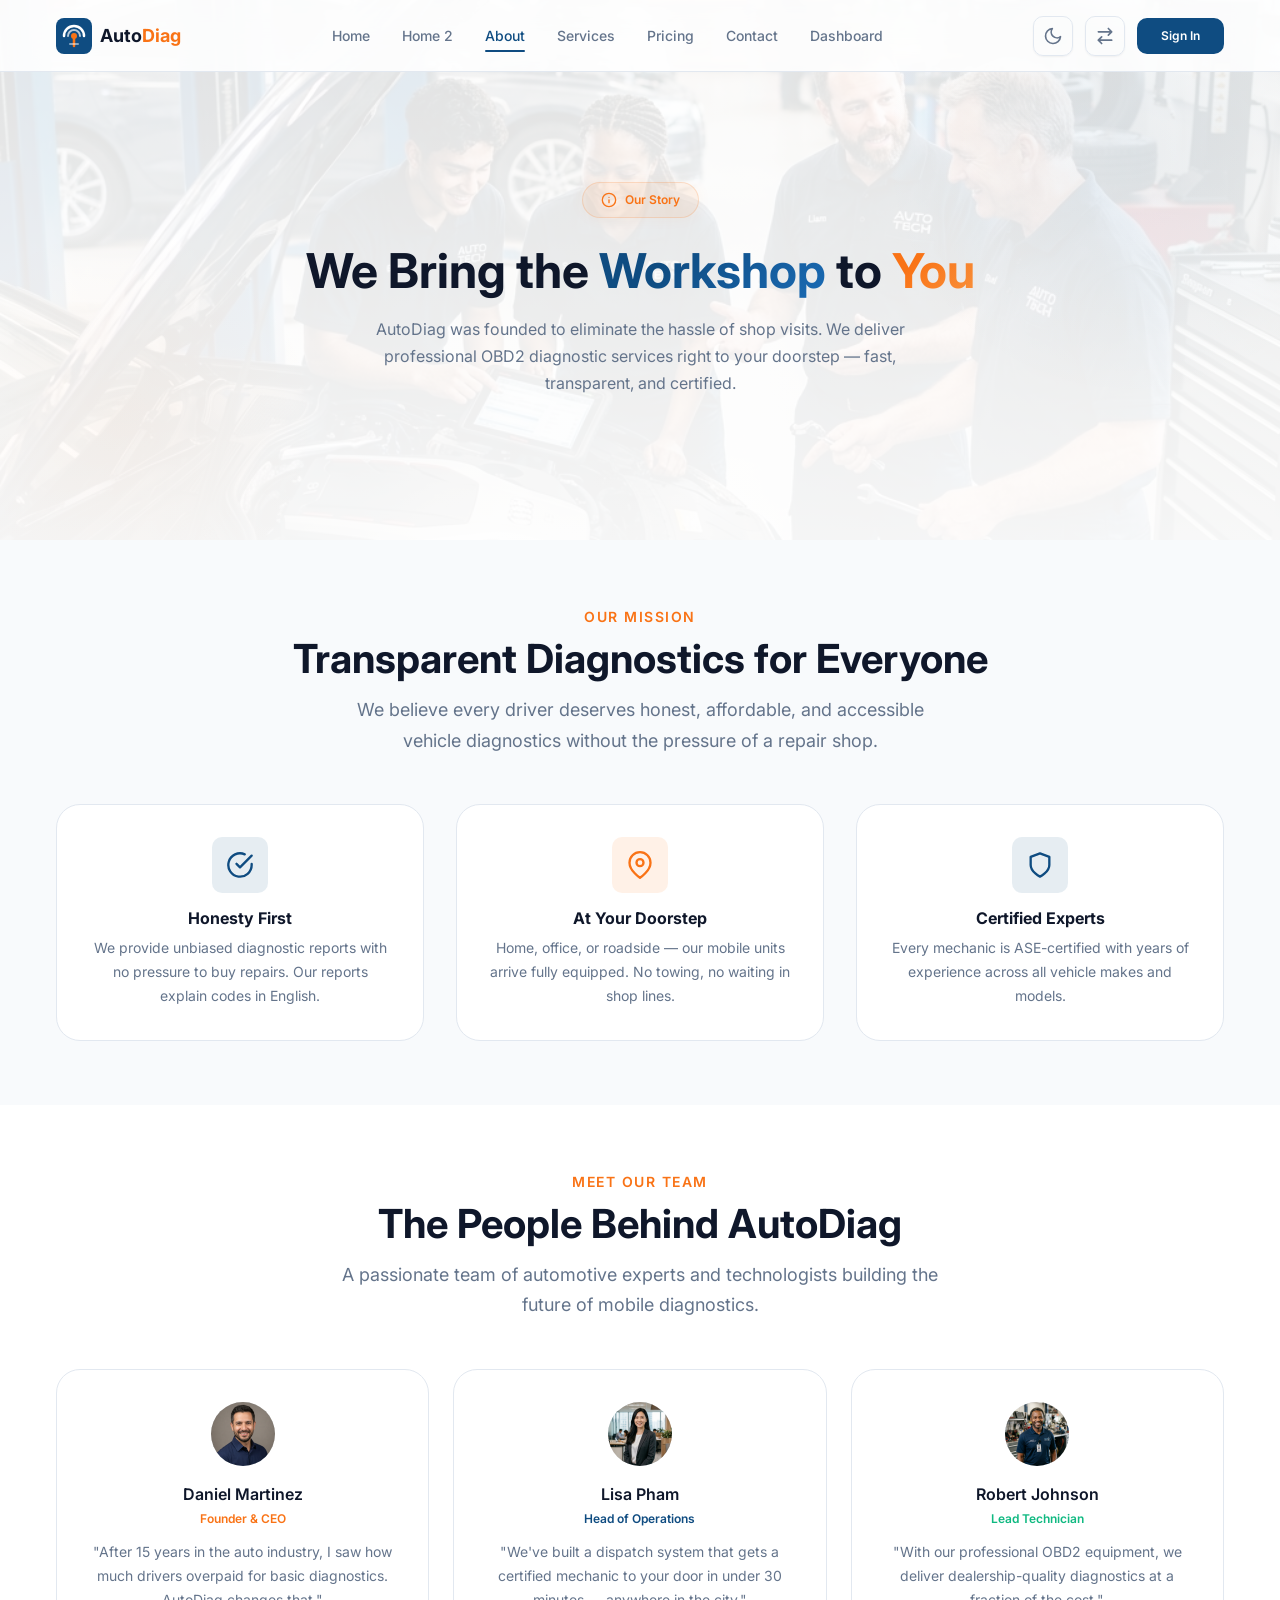
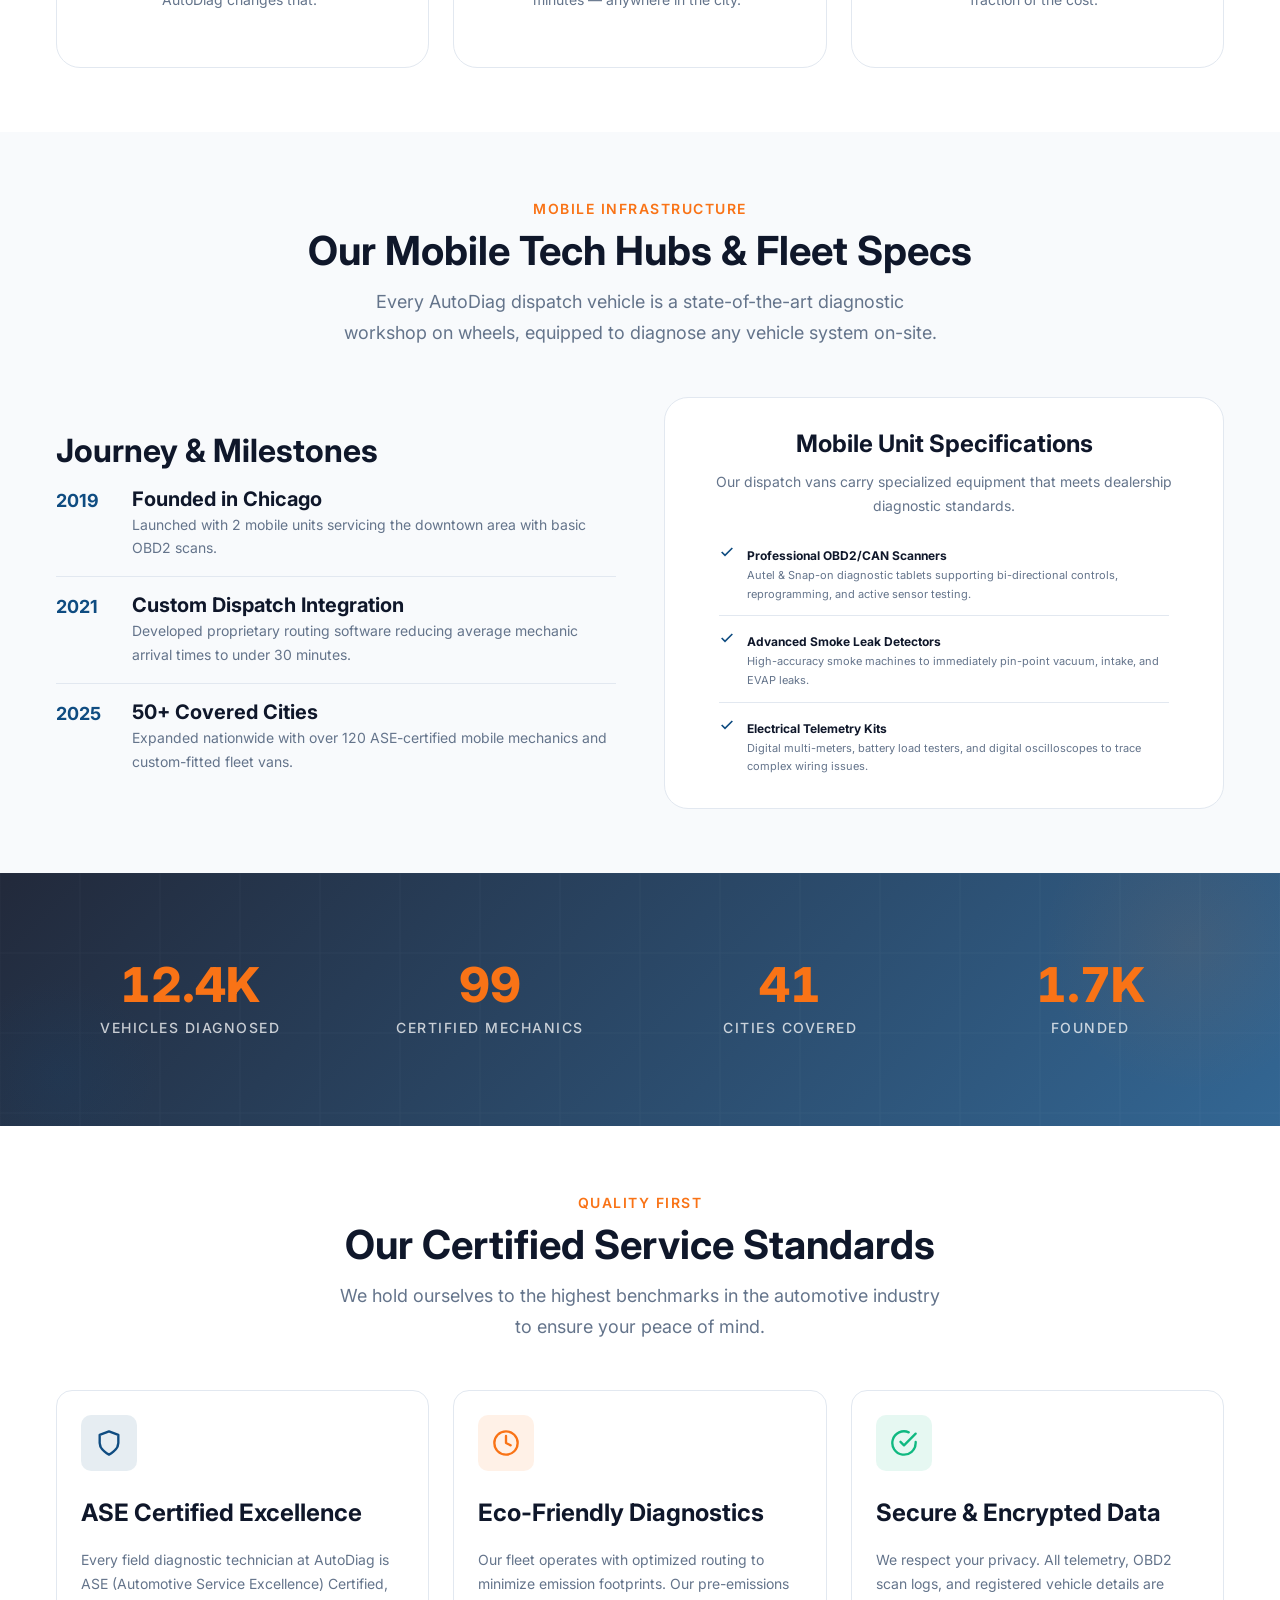
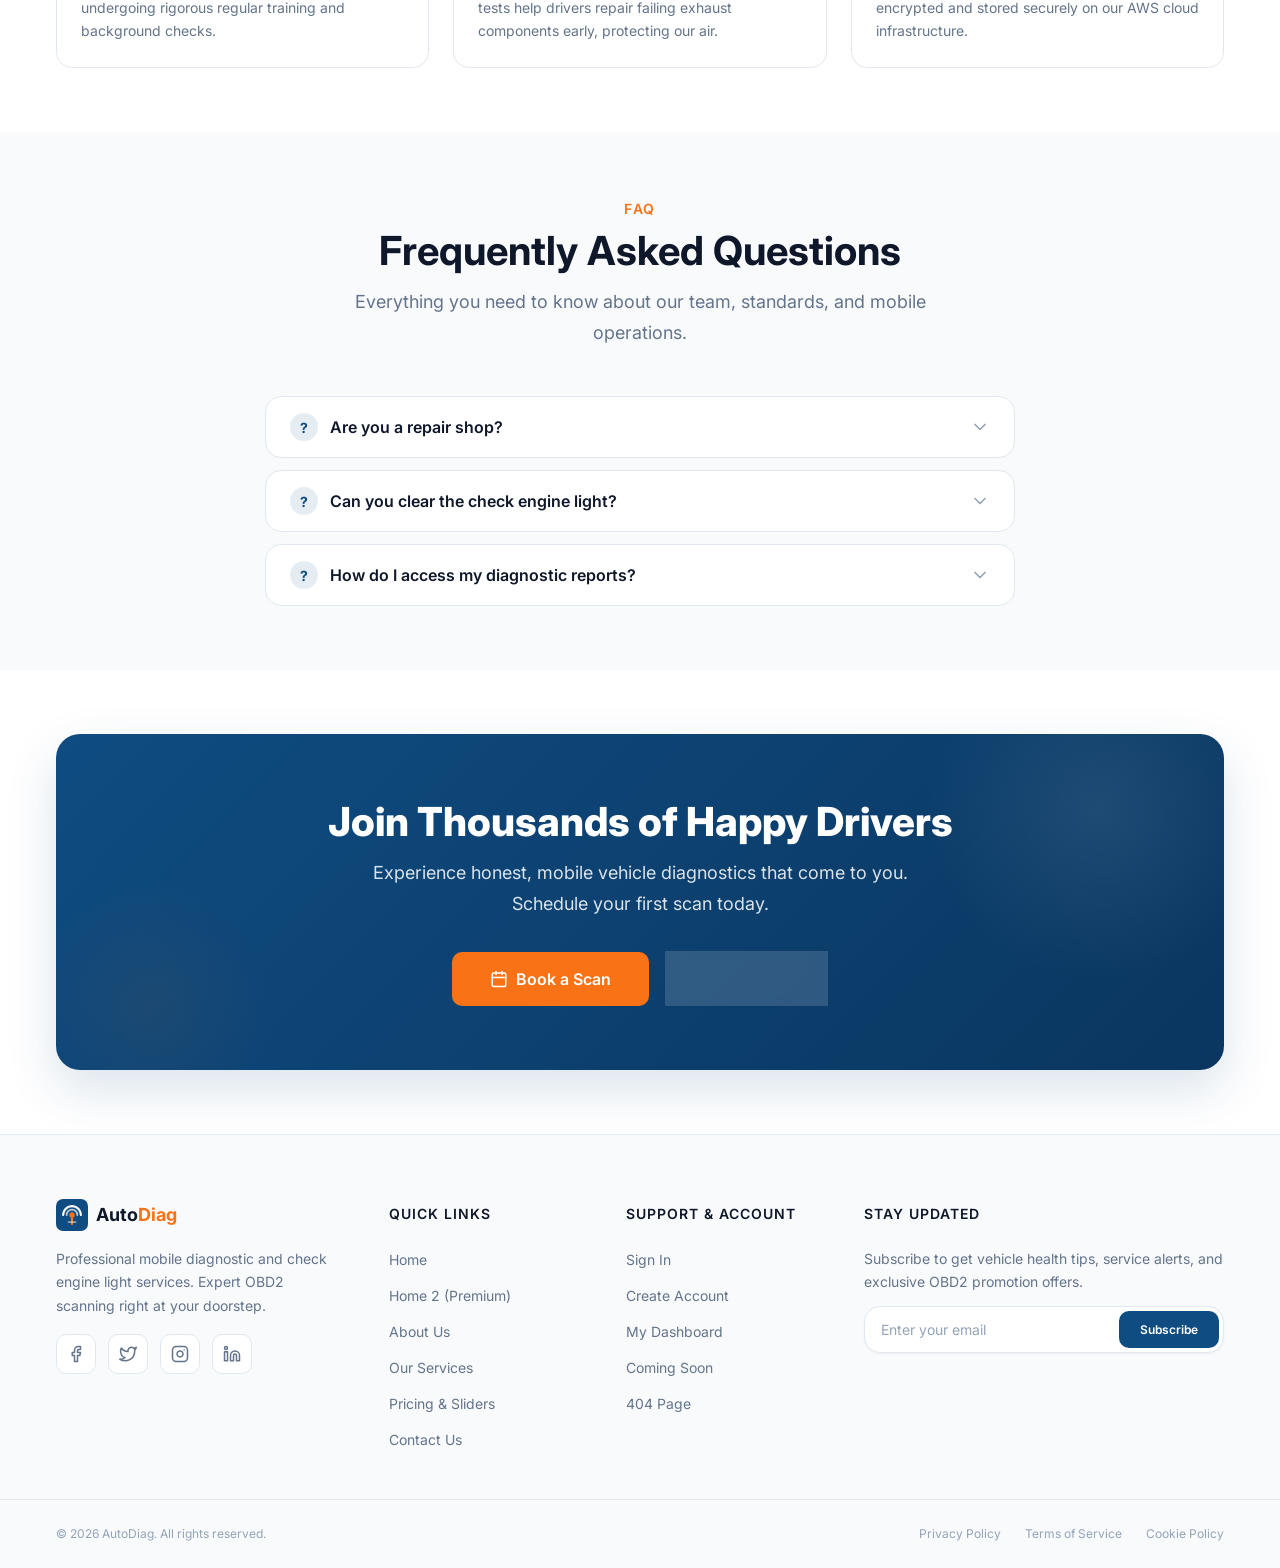
==== commit 57fda546: "fix" ====
--- a/about.html
+++ b/about.html
@@ -77,19 +77,19 @@
         </div>
         <div class="testimonials-grid">
           <div class="testimonial-card anim-fade-left anim-delay-1" style="text-align: center;">
-            <div class="avatar" style="width: 64px; height: 64px; font-size: var(--fs-lg); margin: 0 auto var(--space-md); background: rgba(var(--clr-primary-rgb), 0.1); color: var(--clr-primary);">DM</div>
+            <div class="avatar" style="width: 64px; height: 64px; margin: 0 auto var(--space-md);"><img src="assets/images/team-daniel.png" alt="Daniel Martinez"></div>
             <div class="author-name" style="font-size: var(--fs-base); margin-bottom: 4px;">Daniel Martinez</div>
             <div class="author-role" style="color: var(--clr-secondary); font-weight: var(--fw-semibold); margin-bottom: var(--space-sm);">Founder & CEO</div>
             <p class="testimonial-text" style="font-style: normal;">"After 15 years in the auto industry, I saw how much drivers overpaid for basic diagnostics. AutoDiag changes that."</p>
           </div>
           <div class="testimonial-card anim-scale-in anim-delay-2" style="text-align: center;">
-            <div class="avatar" style="width: 64px; height: 64px; font-size: var(--fs-lg); margin: 0 auto var(--space-md); background: rgba(var(--clr-secondary-rgb), 0.1); color: var(--clr-secondary);">LP</div>
+            <div class="avatar" style="width: 64px; height: 64px; margin: 0 auto var(--space-md);"><img src="assets/images/team-lisa.png" alt="Lisa Pham"></div>
             <div class="author-name" style="font-size: var(--fs-base); margin-bottom: 4px;">Lisa Pham</div>
             <div class="author-role" style="color: var(--clr-primary); font-weight: var(--fw-semibold); margin-bottom: var(--space-sm);">Head of Operations</div>
             <p class="testimonial-text" style="font-style: normal;">"We've built a dispatch system that gets a certified mechanic to your door in under 30 minutes — anywhere in the city."</p>
           </div>
           <div class="testimonial-card anim-fade-right anim-delay-3" style="text-align: center;">
-            <div class="avatar" style="width: 64px; height: 64px; font-size: var(--fs-lg); margin: 0 auto var(--space-md); background: rgba(16, 185, 129, 0.1); color: var(--clr-success);">RJ</div>
+            <div class="avatar" style="width: 64px; height: 64px; margin: 0 auto var(--space-md);"><img src="assets/images/team-robert.png" alt="Robert Johnson"></div>
             <div class="author-name" style="font-size: var(--fs-base); margin-bottom: 4px;">Robert Johnson</div>
             <div class="author-role" style="color: var(--clr-success); font-weight: var(--fw-semibold); margin-bottom: var(--space-sm);">Lead Technician</div>
             <p class="testimonial-text" style="font-style: normal;">"With our professional OBD2 equipment, we deliver dealership-quality diagnostics at a fraction of the cost."</p>
@@ -203,6 +203,89 @@
       </div>
     </section>
 
+    <!-- ========== OUR CERTIFIED STANDARDS ========== -->
+    <section class="section" id="standards" style="background: var(--clr-bg);">
+      <div class="container">
+        <div class="section-header anim-fade-up">
+          <span class="section-label">Quality First</span>
+          <h2>Our Certified Service Standards</h2>
+          <p>We hold ourselves to the highest benchmarks in the automotive industry to ensure your peace of mind.</p>
+        </div>
+        <div class="grid grid-3">
+          <div class="card anim-fade-left anim-delay-1" style="display: flex; flex-direction: column; gap: var(--space-sm);">
+            <div class="card-icon" style="background: rgba(var(--clr-primary-rgb), 0.1); color: var(--clr-primary);">
+              <svg xmlns="http://www.w3.org/2000/svg" width="28" height="28" viewBox="0 0 24 24" fill="none" stroke="currentColor" stroke-width="2" stroke-linecap="round" stroke-linejoin="round"><path d="M12 22s8-4 8-10V5l-8-3-8 3v7c0 6 8 10 8 10z"/></svg>
+            </div>
+            <h4>ASE Certified Excellence</h4>
+            <p>Every field diagnostic technician at AutoDiag is ASE (Automotive Service Excellence) Certified, undergoing rigorous regular training and background checks.</p>
+          </div>
+          <div class="card anim-fade-up anim-delay-2" style="display: flex; flex-direction: column; gap: var(--space-sm);">
+            <div class="card-icon" style="background: rgba(var(--clr-secondary-rgb), 0.1); color: var(--clr-secondary);">
+              <svg xmlns="http://www.w3.org/2000/svg" width="28" height="28" viewBox="0 0 24 24" fill="none" stroke="currentColor" stroke-width="2" stroke-linecap="round" stroke-linejoin="round"><circle cx="12" cy="12" r="10"/><polyline points="12 6 12 12 16 14"/></svg>
+            </div>
+            <h4>Eco-Friendly Diagnostics</h4>
+            <p>Our fleet operates with optimized routing to minimize emission footprints. Our pre-emissions tests help drivers repair failing exhaust components early, protecting our air.</p>
+          </div>
+          <div class="card anim-fade-right anim-delay-3" style="display: flex; flex-direction: column; gap: var(--space-sm);">
+            <div class="card-icon" style="background: rgba(16, 185, 129, 0.1); color: var(--clr-success);">
+              <svg xmlns="http://www.w3.org/2000/svg" width="28" height="28" viewBox="0 0 24 24" fill="none" stroke="currentColor" stroke-width="2" stroke-linecap="round" stroke-linejoin="round"><path d="M22 11.08V12a10 10 0 1 1-5.93-9.14"/><polyline points="22 4 12 14.01 9 11.01"/></svg>
+            </div>
+            <h4>Secure &amp; Encrypted Data</h4>
+            <p>We respect your privacy. All telemetry, OBD2 scan logs, and registered vehicle details are encrypted and stored securely on our AWS cloud infrastructure.</p>
+          </div>
+        </div>
+      </div>
+    </section>
+
+    <!-- ========== ABOUT FAQ ========== -->
+    <section class="faq-section section" id="about-faq" style="background: var(--clr-bg-alt);">
+      <div class="container">
+        <div class="section-header anim-fade-up">
+          <span class="section-label">FAQ</span>
+          <h2>Frequently Asked Questions</h2>
+          <p>Everything you need to know about our team, standards, and mobile operations.</p>
+        </div>
+        <div class="faq-grid" style="max-width: 750px; margin: 0 auto; display: flex; flex-direction: column; gap: var(--space-sm);">
+          <div class="faq-item anim-fade-up anim-delay-1">
+            <button class="faq-question">
+              <span style="display:flex;align-items:center;gap:12px;">
+                <span class="faq-q-icon">?</span>
+                Are you a repair shop?
+              </span>
+              <svg class="faq-chevron" xmlns="http://www.w3.org/2000/svg" viewBox="0 0 24 24" fill="none" stroke="currentColor" stroke-width="2" stroke-linecap="round" stroke-linejoin="round"><polyline points="6 9 12 15 18 9"/></svg>
+            </button>
+            <div class="faq-answer">
+              <div class="faq-answer-inner">No, we are an independent mobile diagnostic service. This means we have no incentive to recommend unnecessary repairs. We give you an unbiased, objective report on your vehicle's health.</div>
+            </div>
+          </div>
+          <div class="faq-item anim-fade-up anim-delay-2">
+            <button class="faq-question">
+              <span style="display:flex;align-items:center;gap:12px;">
+                <span class="faq-q-icon">?</span>
+                Can you clear the check engine light?
+              </span>
+              <svg class="faq-chevron" xmlns="http://www.w3.org/2000/svg" viewBox="0 0 24 24" fill="none" stroke="currentColor" stroke-width="2" stroke-linecap="round" stroke-linejoin="round"><polyline points="6 9 12 15 18 9"/></svg>
+            </button>
+            <div class="faq-answer">
+              <div class="faq-answer-inner">Yes, our equipment can reset fault codes and turn off the check engine light. However, if the underlying mechanical issue is not fixed, the vehicle's computer will eventually turn the light back on.</div>
+            </div>
+          </div>
+          <div class="faq-item anim-fade-up anim-delay-3">
+            <button class="faq-question">
+              <span style="display:flex;align-items:center;gap:12px;">
+                <span class="faq-q-icon">?</span>
+                How do I access my diagnostic reports?
+              </span>
+              <svg class="faq-chevron" xmlns="http://www.w3.org/2000/svg" viewBox="0 0 24 24" fill="none" stroke="currentColor" stroke-width="2" stroke-linecap="round" stroke-linejoin="round"><polyline points="6 9 12 15 18 9"/></svg>
+            </button>
+            <div class="faq-answer">
+              <div class="faq-answer-inner">All reports are stored securely in your dashboard. You can sign in to view, download, or share them with your preferred mechanic at any time. We also send a copy to your registered email address right after the scan.</div>
+            </div>
+          </div>
+        </div>
+      </div>
+    </section>
+
     <!-- ========== CTA ========== -->
     <section class="cta-banner section" id="about-cta">
       <div class="container">
--- a/css/base.css
+++ b/css/base.css
@@ -229,3 +229,59 @@
     grid-template-columns: repeat(2, 1fr);
   }
 }
+
+/* ============================================
+   LOGO ANIMATION & HERO BACKGROUND IMAGES
+   ============================================ */
+
+
+
+/* Theme-Aware Hero Backgrounds with legibility overlays */
+.hero, .hero-premium, .page-hero {
+  background-size: cover !important;
+  background-position: center !important;
+  background-repeat: no-repeat !important;
+  position: relative;
+}
+
+#hero {
+  background-image: linear-gradient(to bottom, rgba(255, 255, 255, 0.88), rgba(255, 255, 255, 0.96)), url('../assets/images/hero-bg-main.png') !important;
+}
+[data-theme="dark"] #hero {
+  background-image: linear-gradient(to bottom, rgba(15, 23, 42, 0.88), rgba(15, 23, 42, 0.96)), url('../assets/images/hero-bg-main.png') !important;
+}
+
+#hero-premium {
+  background-image: linear-gradient(to bottom, rgba(255, 255, 255, 0.88), rgba(255, 255, 255, 0.96)), url('../assets/images/hero-bg-home2.png') !important;
+}
+[data-theme="dark"] #hero-premium {
+  background-image: linear-gradient(to bottom, rgba(15, 23, 42, 0.88), rgba(15, 23, 42, 0.96)), url('../assets/images/hero-bg-home2.png') !important;
+}
+
+#about-hero {
+  background-image: linear-gradient(to bottom, rgba(255, 255, 255, 0.88), rgba(255, 255, 255, 0.96)), url('../assets/images/hero-bg-about.png') !important;
+}
+[data-theme="dark"] #about-hero {
+  background-image: linear-gradient(to bottom, rgba(15, 23, 42, 0.88), rgba(15, 23, 42, 0.96)), url('../assets/images/hero-bg-about.png') !important;
+}
+
+#services-hero {
+  background-image: linear-gradient(to bottom, rgba(255, 255, 255, 0.88), rgba(255, 255, 255, 0.96)), url('../assets/images/hero-bg-services.png') !important;
+}
+[data-theme="dark"] #services-hero {
+  background-image: linear-gradient(to bottom, rgba(15, 23, 42, 0.88), rgba(15, 23, 42, 0.96)), url('../assets/images/hero-bg-services.png') !important;
+}
+
+#pricing-hero {
+  background-image: linear-gradient(to bottom, rgba(255, 255, 255, 0.88), rgba(255, 255, 255, 0.96)), url('../assets/images/hero-bg-pricing.png') !important;
+}
+[data-theme="dark"] #pricing-hero {
+  background-image: linear-gradient(to bottom, rgba(15, 23, 42, 0.88), rgba(15, 23, 42, 0.96)), url('../assets/images/hero-bg-pricing.png') !important;
+}
+
+#contact-hero {
+  background-image: linear-gradient(to bottom, rgba(255, 255, 255, 0.88), rgba(255, 255, 255, 0.96)), url('../assets/images/hero-bg-contact.png') !important;
+}
+[data-theme="dark"] #contact-hero {
+  background-image: linear-gradient(to bottom, rgba(15, 23, 42, 0.88), rgba(15, 23, 42, 0.96)), url('../assets/images/hero-bg-contact.png') !important;
+}
--- a/css/navbar.css
+++ b/css/navbar.css
@@ -205,11 +205,10 @@
 }
 
 /* ---- Responsive ---- */
-@media (max-width: 768px) {
+@media (max-width: 1024px) {
   .navbar-links,
-  .navbar-actions .btn,
-  .navbar-actions .nav-toggle-btn {
-    display: none;
+  .navbar-actions {
+    display: none !important;
   }
 
   .navbar-mobile-toggle {
@@ -217,13 +216,8 @@
   }
 }
 
-@media (min-width: 769px) and (max-width: 1024px) {
-  .navbar-links {
-    gap: var(--space-lg);
+@media (min-width: 1025px) {
+  .navbar-mobile-menu {
+    display: none !important;
   }
-
-  .navbar-actions .btn {
-    padding: 8px 16px;
-    font-size: var(--fs-xs);
-  }
-}
+}
--- a/css/footer.css
+++ b/css/footer.css
@@ -169,6 +169,8 @@
 
   .footer-bottom-links {
     justify-content: center;
+    flex-wrap: wrap;
+    gap: var(--space-md);
   }
 }
 
@@ -289,7 +291,7 @@
   flex-shrink: 0;
 }
 
-@media (max-width: 480px) {
+@media (max-width: 768px) {
   .newsletter-input-group {
     flex-direction: column;
     background: transparent;
--- a/css/home1.css
+++ b/css/home1.css
@@ -910,7 +910,7 @@
 /* ---- Why Choose Us ---- */
 .features-grid {
   display: grid;
-  grid-template-columns: repeat(4, 1fr);
+  grid-template-columns: repeat(2, 1fr);
   gap: var(--space-lg);
 }
 
@@ -980,6 +980,7 @@
   display: grid;
   grid-template-columns: repeat(3, 1fr);
   gap: var(--space-lg);
+  align-items: stretch;
 }
 
 .service-card {
@@ -988,6 +989,9 @@
   border-radius: var(--radius-lg);
   overflow: hidden;
   transition: all var(--transition-base);
+  display: flex;
+  flex-direction: column;
+  height: 100%;
 }
 
 .service-card:hover {
@@ -1003,6 +1007,9 @@
 
 .service-card-body {
   padding: var(--space-lg);
+  display: flex;
+  flex-direction: column;
+  flex-grow: 1;
 }
 
 .service-card-body h4 {
@@ -1017,6 +1024,8 @@
 
 .service-card-body .btn {
   padding: 8px 20px;
+  margin-top: auto;
+  align-self: flex-start;
 }
 
 /* ---- Testimonials ---- */
@@ -1028,6 +1037,7 @@
   display: grid;
   grid-template-columns: repeat(3, 1fr);
   gap: var(--space-lg);
+  align-items: stretch;
 }
 
 .testimonial-card {
@@ -1037,6 +1047,9 @@
   padding: var(--space-xl);
   position: relative;
   transition: all var(--transition-base);
+  display: flex;
+  flex-direction: column;
+  height: 100%;
 }
 
 .testimonial-card:hover {
